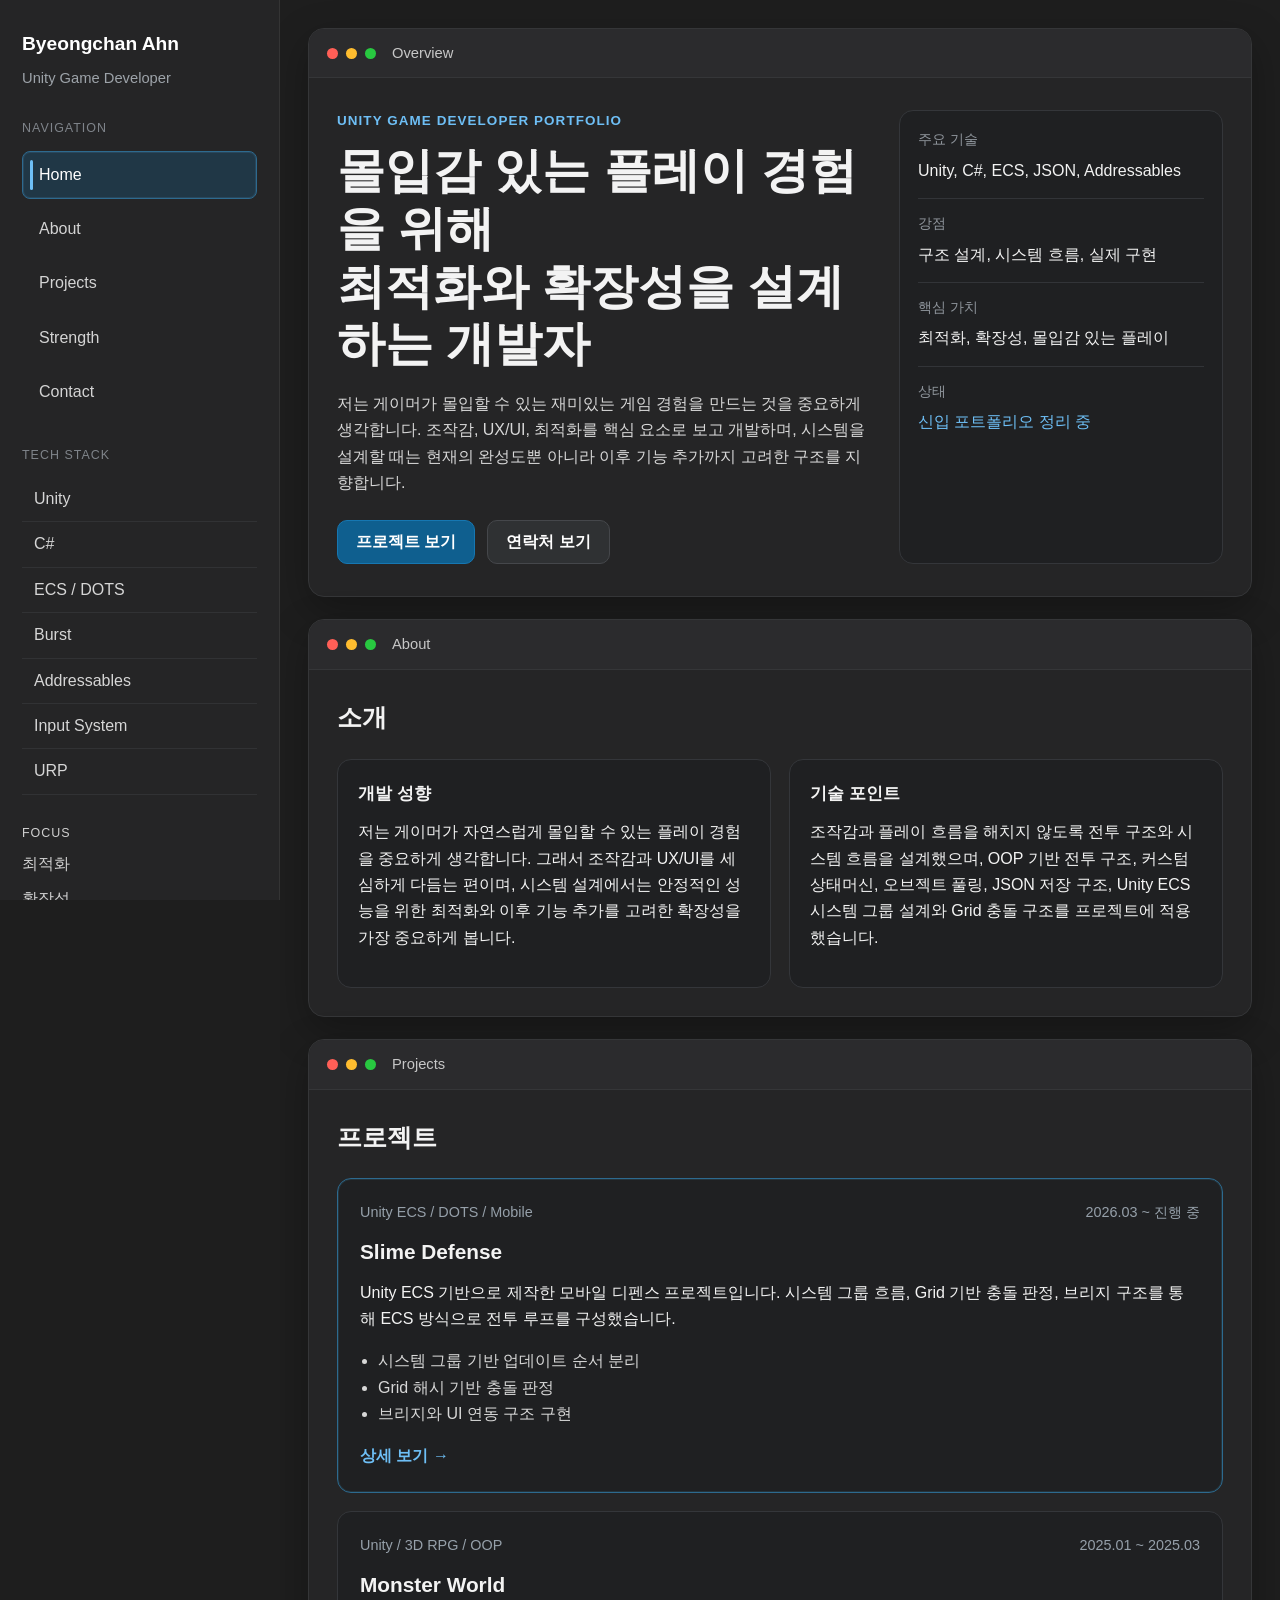
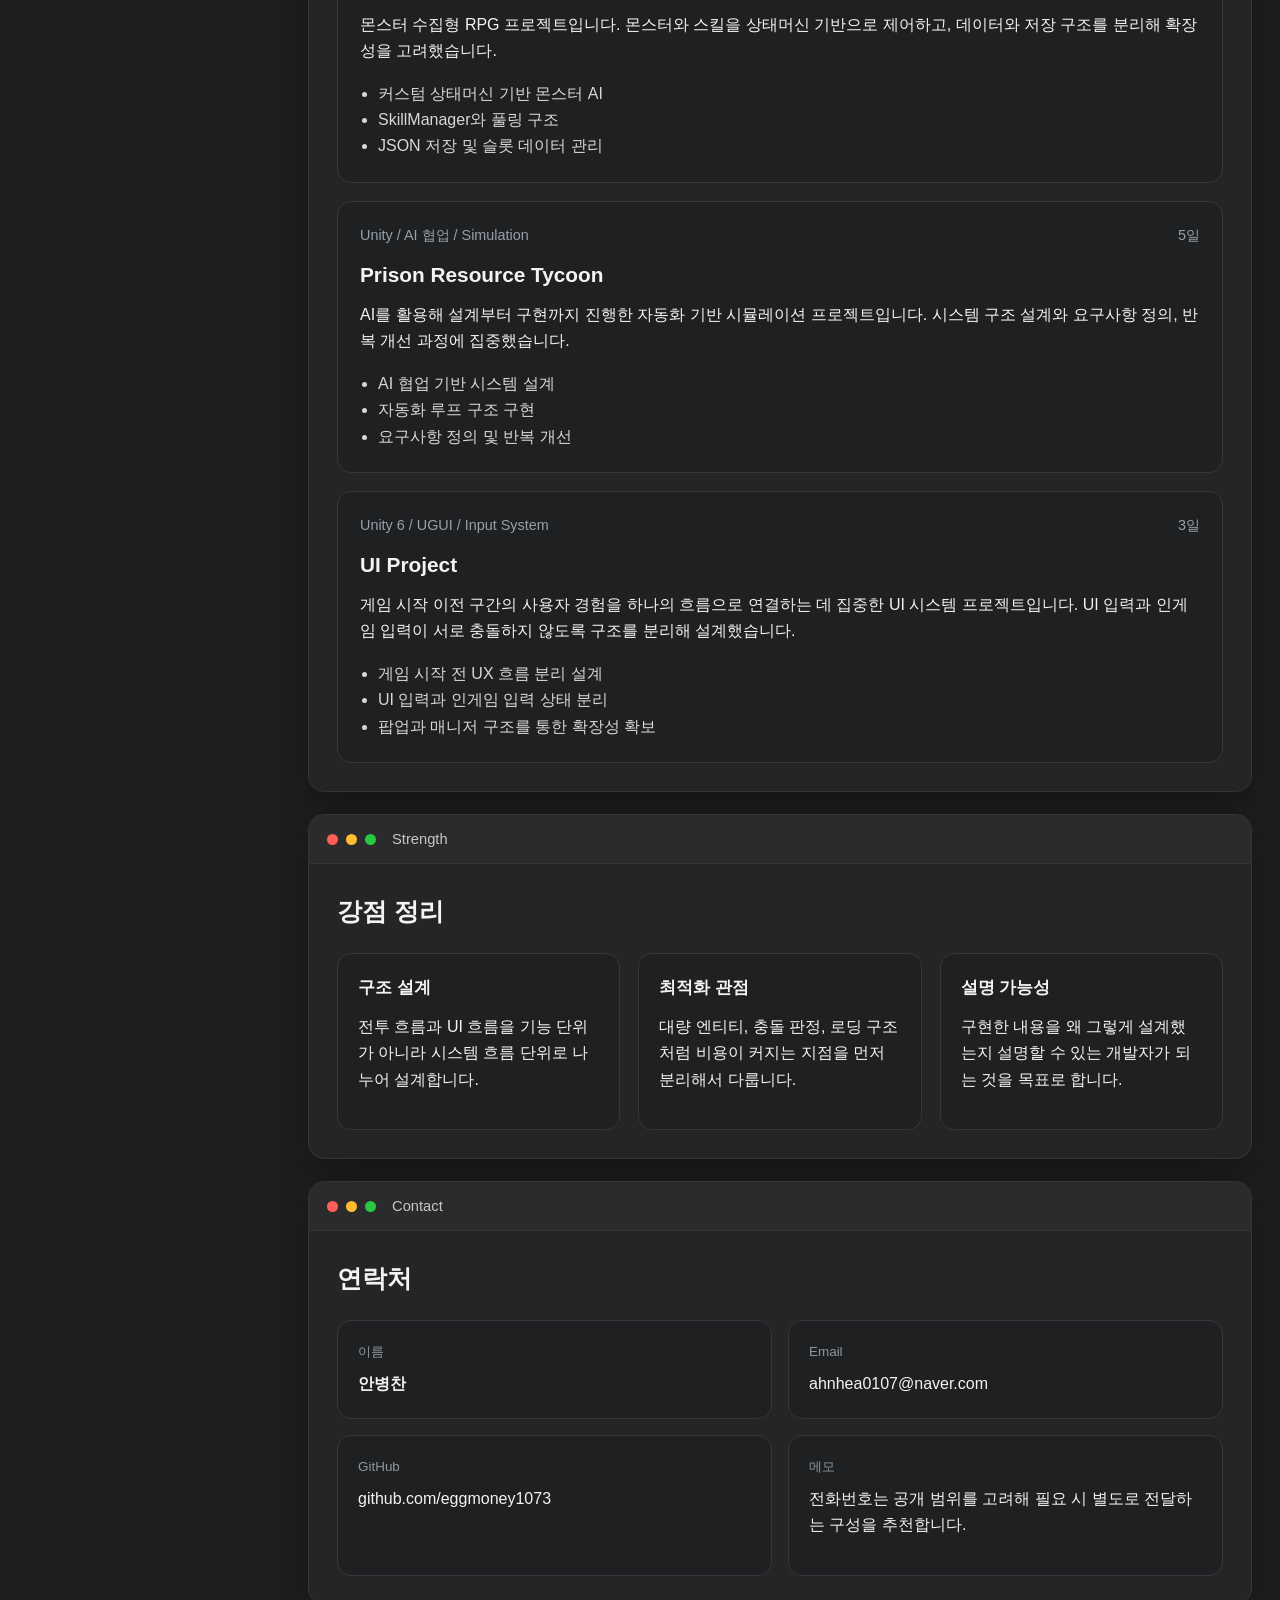
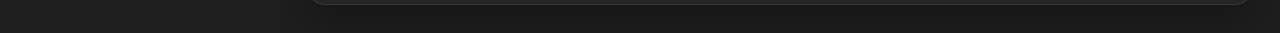
==== index.html @ a0fa80d2 "Test" ====
<!DOCTYPE html>
<html lang="ko">
<head>
    <meta charset="UTF-8" />
    <meta name="viewport" content="width=device-width, initial-scale=1.0" />
    <title>안병찬 | Unity Game Developer Portfolio</title>
    <meta name="description" content="Unity ECS 기반 구조 설계와 최적화를 중심으로 개발하는 게임 개발자 안병찬의 포트폴리오" />
    <link rel="stylesheet" href="style.css" />
</head>
<body>
    <div class="shell">
        <aside class="sidebar">
            <div class="sidebar-top">
                <a class="brand" href="#home">Byeongchan Ahn</a>
                <p class="brand-role">Unity Game Developer</p>
            </div>

            <nav class="nav-section">
                <p class="nav-title">NAVIGATION</p>
                <a href="#home" class="nav-link active">Home</a>
                <a href="#about" class="nav-link">About</a>
                <a href="#projects" class="nav-link">Projects</a>
                <a href="#strength" class="nav-link">Strength</a>
                <a href="#contact" class="nav-link">Contact</a>
            </nav>

            <div class="nav-section">
                <p class="nav-title">TECH STACK</p>
                <ul class="stack-list">
                    <li>Unity</li>
                    <li>C#</li>
                    <li>ECS / DOTS</li>
                    <li>Burst</li>
                    <li>Addressables</li>
                    <li>Input System</li>
                    <li>URP</li>
                </ul>
            </div>

            <div class="nav-section sidebar-note">
                <p class="nav-title">FOCUS</p>
                <p>최적화</p>
                <p>확장성</p>
                <p>전투 시스템 구조 설계</p>
            </div>
        </aside>

        <main class="main-panel">
            <header id="home" class="panel hero-panel scroll-section">
                <div class="panel-header">
                    <span class="window-dot red"></span>
                    <span class="window-dot yellow"></span>
                    <span class="window-dot green"></span>
                    <span class="panel-label">Overview</span>
                </div>

                <div class="hero-grid">
                    <div>
                        <p class="eyebrow">UNITY GAME DEVELOPER PORTFOLIO</p>
                        <h1>몰입감 있는 플레이 경험을 위해<br>최적화와 확장성을 설계하는 개발자</h1>
                        <p class="hero-text">
                            저는 게이머가 몰입할 수 있는 재미있는 게임 경험을 만드는 것을 중요하게 생각합니다.
                            조작감, UX/UI, 최적화를 핵심 요소로 보고 개발하며, 시스템을 설계할 때는 현재의 완성도뿐 아니라
                            이후 기능 추가까지 고려한 구조를 지향합니다.
                        </p>

                        <div class="hero-actions">
                            <a class="button primary" href="#projects">프로젝트 보기</a>
                            <a class="button" href="#contact">연락처 보기</a>
                        </div>
                    </div>

                    <div class="summary-box">
                        <div class="summary-row">
                            <span class="summary-key">주요 기술</span>
                            <span class="summary-value">Unity, C#, ECS, JSON, Addressables</span>
                        </div>
                        <div class="summary-row">
                            <span class="summary-key">강점</span>
                            <span class="summary-value">구조 설계, 시스템 흐름, 실제 구현</span>
                        </div>
                        <div class="summary-row">
                            <span class="summary-key">핵심 가치</span>
                            <span class="summary-value">최적화, 확장성, 몰입감 있는 플레이</span>
                        </div>
                        <div class="summary-row">
                            <span class="summary-key">상태</span>
                            <span class="summary-value accent">신입 포트폴리오 정리 중</span>
                        </div>
                    </div>
                </div>
            </header>

            <section id="about" class="panel scroll-section">
                <div class="panel-header">
                    <span class="window-dot red"></span>
                    <span class="window-dot yellow"></span>
                    <span class="window-dot green"></span>
                    <span class="panel-label">About</span>
                </div>

                <div class="section-block">
                    <h2>소개</h2>
                    <div class="info-grid two-col">
                        <article class="info-card">
                            <h3>개발 성향</h3>
                            <p>
                                저는 게이머가 자연스럽게 몰입할 수 있는 플레이 경험을 중요하게 생각합니다.
                                그래서 조작감과 UX/UI를 세심하게 다듬는 편이며, 시스템 설계에서는 안정적인 성능을 위한 최적화와
                                이후 기능 추가를 고려한 확장성을 가장 중요하게 봅니다.
                            </p>
                        </article>

                        <article class="info-card">
                            <h3>기술 포인트</h3>
                            <p>
                                조작감과 플레이 흐름을 해치지 않도록 전투 구조와 시스템 흐름을 설계했으며,
                                OOP 기반 전투 구조, 커스텀 상태머신, 오브젝트 풀링, JSON 저장 구조,
                                Unity ECS 시스템 그룹 설계와 Grid 충돌 구조를 프로젝트에 적용했습니다.
                            </p>
                        </article>
                    </div>
                </div>
            </section>

            <section id="projects" class="panel scroll-section">
                <div class="panel-header">
                    <span class="window-dot red"></span>
                    <span class="window-dot yellow"></span>
                    <span class="window-dot green"></span>
                    <span class="panel-label">Projects</span>
                </div>

                <div class="section-block">
                    <h2>프로젝트</h2>
                    <div class="project-list">
                        <a class="project-card project-card-main" href="projects/slime.html">
                            <div class="project-topline">
                                <span class="project-type">Unity ECS / DOTS / Mobile</span>
                                <span class="project-period">2026.03 ~ 진행 중</span>
                            </div>
                            <h3>Slime Defense</h3>
                            <p>
                                Unity ECS 기반으로 제작한 모바일 디펜스 프로젝트입니다.
                                시스템 그룹 흐름, Grid 기반 충돌 판정, 브리지 구조를 통해 ECS 방식으로 전투 루프를 구성했습니다.
                            </p>
                            <ul class="tag-list">
                                <li>시스템 그룹 기반 업데이트 순서 분리</li>
                                <li>Grid 해시 기반 충돌 판정</li>
                                <li>브리지와 UI 연동 구조 구현</li>
                            </ul>
                            <span class="project-link">상세 보기 →</span>
                        </a>

                        <article class="project-card">
                            <div class="project-topline">
                                <span class="project-type">Unity / 3D RPG / OOP</span>
                                <span class="project-period">2025.01 ~ 2025.03</span>
                            </div>
                            <h3>Monster World</h3>
                            <p>
                                몬스터 수집형 RPG 프로젝트입니다.
                                몬스터와 스킬을 상태머신 기반으로 제어하고, 데이터와 저장 구조를 분리해 확장성을 고려했습니다.
                            </p>
                            <ul class="tag-list">
                                <li>커스텀 상태머신 기반 몬스터 AI</li>
                                <li>SkillManager와 풀링 구조</li>
                                <li>JSON 저장 및 슬롯 데이터 관리</li>
                            </ul>
                        </article>

                        <article class="project-card">
                            <div class="project-topline">
                                <span class="project-type">Unity / AI 협업 / Simulation</span>
                                <span class="project-period">5일</span>
                            </div>
                            <h3>Prison Resource Tycoon</h3>
                            <p>
                                AI를 활용해 설계부터 구현까지 진행한 자동화 기반 시뮬레이션 프로젝트입니다.
                                시스템 구조 설계와 요구사항 정의, 반복 개선 과정에 집중했습니다.
                            </p>
                            <ul class="tag-list">
                                <li>AI 협업 기반 시스템 설계</li>
                                <li>자동화 루프 구조 구현</li>
                                <li>요구사항 정의 및 반복 개선</li>
                            </ul>
                        </article>

                        <article class="project-card">
                            <div class="project-topline">
                                <span class="project-type">Unity 6 / UGUI / Input System</span>
                                <span class="project-period">3일</span>
                            </div>
                            <h3>UI Project</h3>
                            <p>
                                게임 시작 이전 구간의 사용자 경험을 하나의 흐름으로 연결하는 데 집중한 UI 시스템 프로젝트입니다.
                                UI 입력과 인게임 입력이 서로 충돌하지 않도록 구조를 분리해 설계했습니다.
                            </p>
                            <ul class="tag-list">
                                <li>게임 시작 전 UX 흐름 분리 설계</li>
                                <li>UI 입력과 인게임 입력 상태 분리</li>
                                <li>팝업과 매니저 구조를 통한 확장성 확보</li>
                            </ul>
                        </article>
                    </div>
                </div>
            </section>

            <section id="strength" class="panel scroll-section">
                <div class="panel-header">
                    <span class="window-dot red"></span>
                    <span class="window-dot yellow"></span>
                    <span class="window-dot green"></span>
                    <span class="panel-label">Strength</span>
                </div>

                <div class="section-block">
                    <h2>강점 정리</h2>
                    <div class="info-grid three-col">
                        <article class="info-card">
                            <h3>구조 설계</h3>
                            <p>전투 흐름과 UI 흐름을 기능 단위가 아니라 시스템 흐름 단위로 나누어 설계합니다.</p>
                        </article>
                        <article class="info-card">
                            <h3>최적화 관점</h3>
                            <p>대량 엔티티, 충돌 판정, 로딩 구조처럼 비용이 커지는 지점을 먼저 분리해서 다룹니다.</p>
                        </article>
                        <article class="info-card">
                            <h3>설명 가능성</h3>
                            <p>구현한 내용을 왜 그렇게 설계했는지 설명할 수 있는 개발자가 되는 것을 목표로 합니다.</p>
                        </article>
                    </div>
                </div>
            </section>

            <section id="contact" class="panel scroll-section">
                <div class="panel-header">
                    <span class="window-dot red"></span>
                    <span class="window-dot yellow"></span>
                    <span class="window-dot green"></span>
                    <span class="panel-label">Contact</span>
                </div>

                <div class="section-block">
                    <h2>연락처</h2>
                    <div class="contact-grid">
                        <div class="contact-card">
                            <span class="contact-label">이름</span>
                            <strong>안병찬</strong>
                        </div>
                        <div class="contact-card">
                            <span class="contact-label">Email</span>
                            <a href="mailto:ahnhea0107@naver.com">ahnhea0107@naver.com</a>
                        </div>
                        <div class="contact-card">
                            <span class="contact-label">GitHub</span>
                            <a href="https://github.com/eggmoney1073" target="_blank" rel="noopener noreferrer">github.com/eggmoney1073</a>
                        </div>
                        <div class="contact-card">
                            <span class="contact-label">메모</span>
                            <p>전화번호는 공개 범위를 고려해 필요 시 별도로 전달하는 구성을 추천합니다.</p>
                        </div>
                    </div>
                </div>
            </section>
        </main>
    </div>

    <script>
        (function () {
            const navLinks = Array.from(document.querySelectorAll('.sidebar .nav-link'));
            const sections = navLinks
                .map(function (link) {
                    const id = link.getAttribute('href');
                    return document.querySelector(id);
                })
                .filter(Boolean);

            const setActiveLink = function (id) {
                navLinks.forEach(function (link) {
                    const isActive = link.getAttribute('href') === '#' + id;
                    link.classList.toggle('active', isActive);
                });
            };

            const observer = new IntersectionObserver(function (entries) {
                let visibleEntry = null;
                entries.forEach(function (entry) {
                    if (entry.isIntersecting) {
                        if (!visibleEntry || entry.intersectionRatio > visibleEntry.intersectionRatio) {
                            visibleEntry = entry;
                        }
                    }
                });

                if (visibleEntry) {
                    setActiveLink(visibleEntry.target.id);
                }
            }, {
                root: null,
                rootMargin: '-20% 0px -55% 0px',
                threshold: [0.2, 0.4, 0.6, 0.8]
            });

            sections.forEach(function (section) {
                observer.observe(section);
            });

            navLinks.forEach(function (link) {
                link.addEventListener('click', function () {
                    const href = link.getAttribute('href');
                    if (href && href.charAt(0) === '#') {
                        const id = href.substring(1);
                        setActiveLink(id);
                    }
                });
            });
        }());
    </script>
</body>
</html>
---- style.css ----
* {
    box-sizing: border-box;
}

html {
    scroll-behavior: smooth;
}

body {
    margin: 0;
    font-family: "Pretendard", "Noto Sans KR", "Segoe UI", Arial, sans-serif;
    background: #1e1e1e;
    color: #f3f3f3;
    line-height: 1.65;
}

a {
    color: inherit;
    text-decoration: none;
}

p, ul, h1, h2, h3, pre {
    margin-top: 0;
}

.shell,
.project-shell {
    min-height: 100vh;
    display: grid;
    grid-template-columns: 280px minmax(0, 1fr);
}

.sidebar,
.project-sidebar {
    position: sticky;
    top: 0;
    height: 100vh;
    padding: 28px 22px;
    border-right: 1px solid #343434;
    background: #252526;
    overflow-y: auto;
}

.sidebar-top {
    margin-bottom: 28px;
}

.brand {
    display: inline-block;
    font-size: 1.2rem;
    font-weight: 700;
    color: #ffffff;
}

.brand-role {
    margin-top: 6px;
    color: #9da3a9;
    font-size: 0.92rem;
}

.nav-section + .nav-section {
    margin-top: 28px;
}

.nav-title {
    margin-bottom: 12px;
    font-size: 0.78rem;
    letter-spacing: 0.08em;
    color: #7f848a;
}

.nav-link {
    position: relative;
    display: block;
    padding: 10px 12px 10px 16px;
    border: 1px solid transparent;
    border-radius: 8px;
    color: #d4d4d4;
    transition: background-color 0.2s ease, border-color 0.2s ease, color 0.2s ease, transform 0.2s ease;
}

.nav-link + .nav-link {
    margin-top: 6px;
}

.nav-link::before {
    content: "";
    position: absolute;
    left: 7px;
    top: 8px;
    bottom: 8px;
    width: 3px;
    border-radius: 999px;
    background: transparent;
    transition: background-color 0.2s ease;
}

.nav-link:hover {
    background: #2f3133;
    border-color: #3e3f42;
    color: #ffffff;
    transform: translateX(2px);
}

.nav-link.active {
    background: #203746;
    border-color: #2d6a8f;
    color: #ffffff;
    box-shadow: inset 0 0 0 1px rgba(110, 191, 246, 0.12);
}

.nav-link.active::before {
    background: #6ebff6;
}

.stack-list {
    margin: 0;
    padding: 0;
    list-style: none;
}

.stack-list li {
    padding: 9px 12px;
    border-bottom: 1px solid #313234;
    color: #d6d6d6;
}

.sidebar-note p {
    margin-bottom: 8px;
    color: #d0d0d0;
}

.main-panel,
.project-main {
    padding: 28px;
    overflow: hidden;
}

.panel {
    background: #252526;
    border: 1px solid #353638;
    border-radius: 16px;
    overflow: hidden;
    box-shadow: 0 14px 40px rgba(0, 0, 0, 0.28);
}

.panel + .panel {
    margin-top: 22px;
}

.panel-header {
    display: flex;
    align-items: center;
    gap: 8px;
    padding: 12px 18px;
    border-bottom: 1px solid #353638;
    background: #2b2b2d;
}

.window-dot {
    width: 11px;
    height: 11px;
    border-radius: 50%;
    display: inline-block;
}

.window-dot.red { background: #ff5f57; }
.window-dot.yellow { background: #ffbd2f; }
.window-dot.green { background: #28c840; }

.panel-label {
    margin-left: 8px;
    font-size: 0.92rem;
    color: #c7c7c7;
}

.section-block {
    padding: 28px;
}

.hero-grid {
    padding: 32px 28px;
    display: grid;
    grid-template-columns: minmax(0, 1.5fr) minmax(320px, 0.9fr);
    gap: 22px;
}

.eyebrow {
    margin-bottom: 10px;
    color: #6ebff6;
    font-size: 0.84rem;
    letter-spacing: 0.08em;
    font-weight: 700;
}

h1 {
    font-size: clamp(2rem, 4vw, 3rem);
    line-height: 1.2;
    margin-bottom: 18px;
}

h2 {
    font-size: 1.55rem;
    margin-bottom: 20px;
}

h3 {
    font-size: 1.05rem;
    margin-bottom: 12px;
}

.hero-text {
    max-width: 760px;
    color: #d8d8d8;
    font-size: 1rem;
}

.hero-actions {
    display: flex;
    flex-wrap: wrap;
    gap: 12px;
    margin-top: 24px;
}

.button {
    display: inline-flex;
    align-items: center;
    justify-content: center;
    min-height: 44px;
    padding: 0 18px;
    border-radius: 10px;
    border: 1px solid #45474b;
    background: #2f3133;
    color: #ffffff;
    font-weight: 600;
    transition: transform 0.18s ease, border-color 0.18s ease, background-color 0.18s ease;
}

.button:hover {
    transform: translateY(-1px);
    border-color: #5b5d61;
    background: #36383b;
}

.button.primary {
    background: #0f5f8f;
    border-color: #1677b2;
}

.button.primary:hover {
    background: #1472ab;
}

.summary-box {
    padding: 18px;
    border-radius: 14px;
    background: #1f2022;
    border: 1px solid #34363a;
}

.summary-row + .summary-row {
    margin-top: 14px;
    padding-top: 14px;
    border-top: 1px solid #323438;
}

.summary-key {
    display: block;
    margin-bottom: 6px;
    color: #8f959c;
    font-size: 0.85rem;
}

.summary-value {
    color: #f2f2f2;
    font-weight: 500;
}

.summary-value.accent {
    color: #6ebff6;
}

.info-grid {
    display: grid;
    gap: 18px;
}

.info-grid.two-col {
    grid-template-columns: repeat(2, minmax(0, 1fr));
}

.info-grid.three-col {
    grid-template-columns: repeat(3, minmax(0, 1fr));
}

.info-card {
    padding: 20px;
    border: 1px solid #34363a;
    background: #1f2022;
    border-radius: 14px;
}

.project-list {
    display: grid;
    gap: 18px;
}

.project-card {
    display: block;
    padding: 22px;
    border-radius: 14px;
    border: 1px solid #34363a;
    background: #1f2022;
    transition: transform 0.18s ease, border-color 0.18s ease, background-color 0.18s ease;
}

.project-card:hover {
    transform: translateY(-3px);
    border-color: #4b6f86;
    background: #222427;
}

.project-card-main {
    border-color: #2d6a8f;
    box-shadow: 0 0 0 1px rgba(79, 195, 247, 0.12) inset;
}

.project-topline {
    display: flex;
    justify-content: space-between;
    gap: 16px;
    flex-wrap: wrap;
    margin-bottom: 10px;
    color: #96a0aa;
    font-size: 0.9rem;
}

.project-card h3 {
    font-size: 1.3rem;
    margin-bottom: 10px;
}

.tag-list {
    margin: 16px 0 0;
    padding-left: 18px;
    color: #d7d7d7;
}

.project-link {
    display: inline-block;
    margin-top: 16px;
    color: #6ebff6;
    font-weight: 700;
}

.contact-grid {
    display: grid;
    grid-template-columns: repeat(2, minmax(0, 1fr));
    gap: 16px;
}

.contact-card {
    padding: 20px;
    border-radius: 14px;
    border: 1px solid #34363a;
    background: #1f2022;
}

.contact-label {
    display: block;
    margin-bottom: 8px;
    color: #90969d;
    font-size: 0.84rem;
}

.project-layout-single {
    display: block;
}

.tab-panel {
    display: none;
}

.tab-panel.active {
    display: block;
}

.detail-intro {
    margin-bottom: 18px;
    padding: 22px;
    border: 1px solid #34363a;
    border-radius: 14px;
    background: #1f2022;
}

.detail-intro p:last-child {
    margin-bottom: 0;
}

.kv-list {
    display: grid;
    gap: 12px;
    margin-top: 18px;
}

.kv-item {
    padding: 14px 16px;
    border: 1px solid #34363a;
    border-radius: 12px;
    background: #17181a;
}

.kv-item strong {
    display: block;
    margin-bottom: 5px;
    color: #8e949b;
    font-size: 0.84rem;
}

.article-card {
    padding: 24px;
    border: 1px solid #34363a;
    border-radius: 14px;
    background: #1f2022;
}

.article-card + .article-card {
    margin-top: 18px;
}

.code-block {
    margin-top: 16px;
    padding: 18px;
    border: 1px solid #33363a;
    border-radius: 12px;
    background: #17181a;
    overflow-x: auto;
}

.code-block pre {
    margin: 0;
    font-family: "Consolas", "Courier New", monospace;
    font-size: 0.92rem;
    line-height: 1.7;
    color: #d9f2ff;
    white-space: pre;
}

.mini-tags {
    display: flex;
    flex-wrap: wrap;
    gap: 8px;
    margin-top: 14px;
}

.mini-tags span {
    display: inline-flex;
    padding: 6px 10px;
    border-radius: 999px;
    background: #0e3548;
    border: 1px solid #1d5d7b;
    color: #9bdcff;
    font-size: 0.84rem;
}

.back-link {
    display: inline-flex;
    align-items: center;
    margin-top: 16px;
    color: #6ebff6;
    font-weight: 700;
}

@media (max-width: 1100px) {
    .hero-grid,
    .info-grid.two-col,
    .info-grid.three-col,
    .contact-grid {
        grid-template-columns: 1fr;
    }
}

@media (max-width: 860px) {
    .shell,
    .project-shell {
        grid-template-columns: 1fr;
    }

    .sidebar,
    .project-sidebar {
        position: static;
        height: auto;
        border-right: 0;
        border-bottom: 1px solid #343434;
    }

    .main-panel,
    .project-main {
        padding: 18px;
    }

    .section-block,
    .hero-grid,
    .article-card,
    .detail-intro {
        padding: 18px;
    }
}
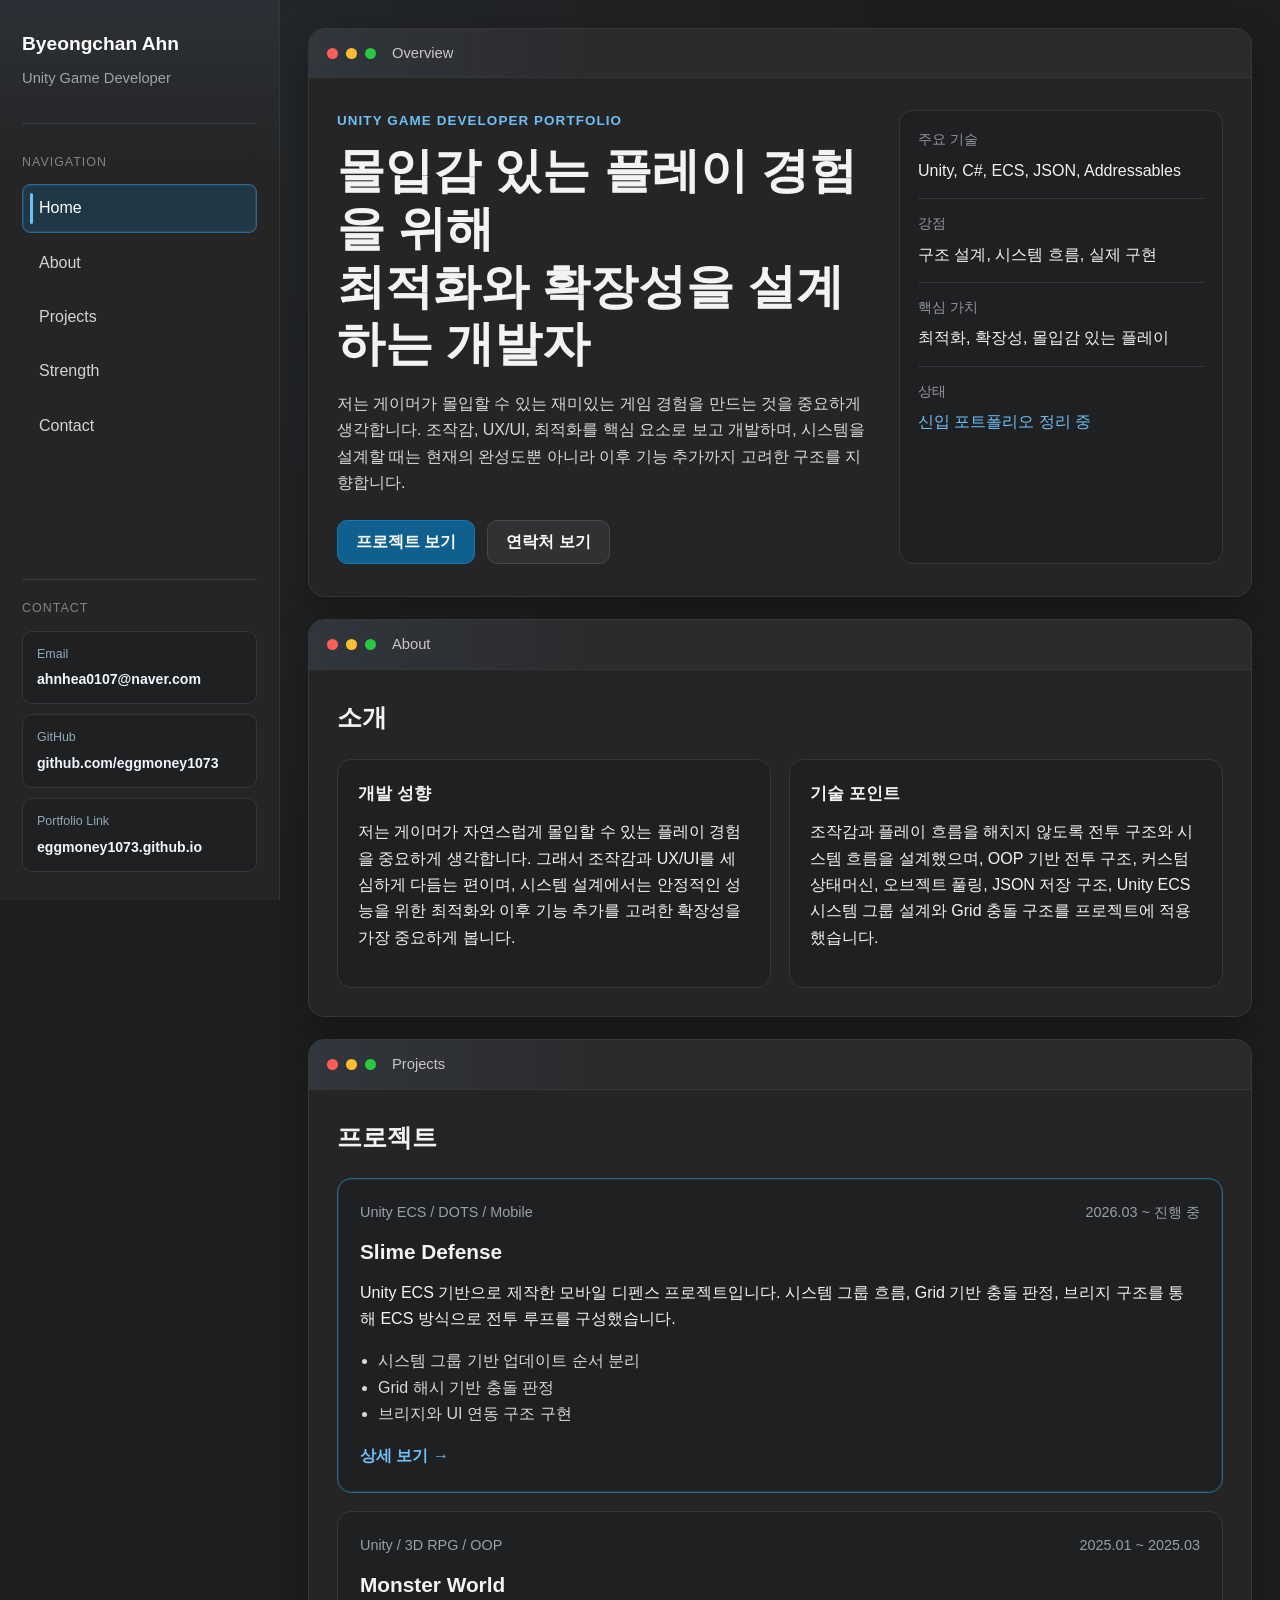
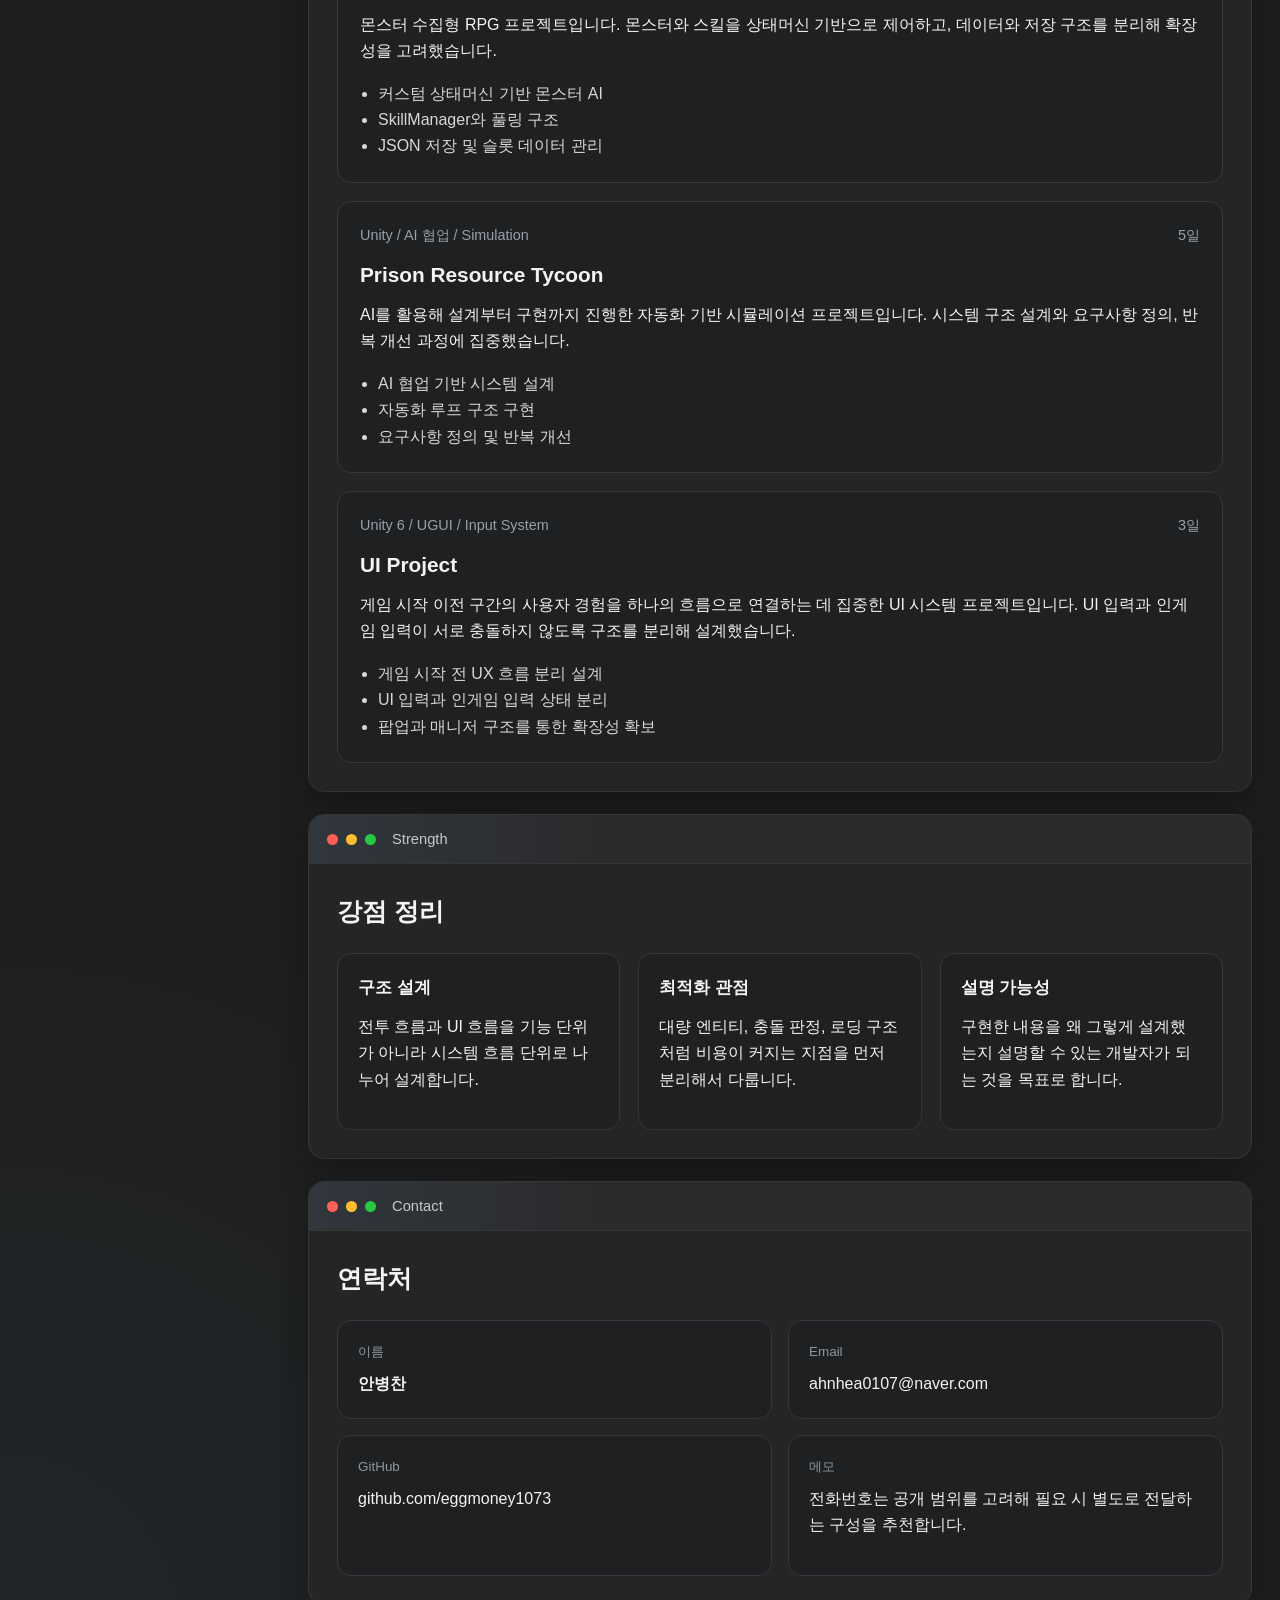
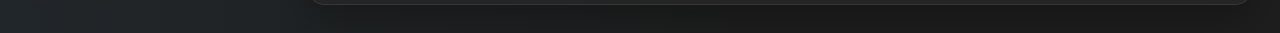
==== commit 4896a407: "Test" ====
--- a/index.html
+++ b/index.html
@@ -9,39 +9,37 @@
 </head>
 <body>
     <div class="shell">
-        <aside class="sidebar">
-            <div class="sidebar-top">
-                <a class="brand" href="#home">Byeongchan Ahn</a>
-                <p class="brand-role">Unity Game Developer</p>
-            </div>
-
-            <nav class="nav-section">
-                <p class="nav-title">NAVIGATION</p>
-                <a href="#home" class="nav-link active">Home</a>
-                <a href="#about" class="nav-link">About</a>
-                <a href="#projects" class="nav-link">Projects</a>
-                <a href="#strength" class="nav-link">Strength</a>
-                <a href="#contact" class="nav-link">Contact</a>
-            </nav>
-
-            <div class="nav-section">
-                <p class="nav-title">TECH STACK</p>
-                <ul class="stack-list">
-                    <li>Unity</li>
-                    <li>C#</li>
-                    <li>ECS / DOTS</li>
-                    <li>Burst</li>
-                    <li>Addressables</li>
-                    <li>Input System</li>
-                    <li>URP</li>
-                </ul>
-            </div>
-
-            <div class="nav-section sidebar-note">
-                <p class="nav-title">FOCUS</p>
-                <p>최적화</p>
-                <p>확장성</p>
-                <p>전투 시스템 구조 설계</p>
+        <aside class="sidebar sidebar-fixed">
+            <div class="sidebar-inner">
+                <div class="sidebar-top">
+                    <a class="brand" href="#home">Byeongchan Ahn</a>
+                    <p class="brand-role">Unity Game Developer</p>
+                </div>
+
+                <nav class="nav-section">
+                    <p class="nav-title">NAVIGATION</p>
+                    <a href="#home" class="nav-link active">Home</a>
+                    <a href="#about" class="nav-link">About</a>
+                    <a href="#projects" class="nav-link">Projects</a>
+                    <a href="#strength" class="nav-link">Strength</a>
+                    <a href="#contact" class="nav-link">Contact</a>
+                </nav>
+
+                <div class="sidebar-footer-links">
+                    <p class="nav-title">CONTACT</p>
+                    <a class="side-contact-card" href="mailto:ahnhea0107@naver.com">
+                        <span class="side-contact-label">Email</span>
+                        <strong>ahnhea0107@naver.com</strong>
+                    </a>
+                    <a class="side-contact-card" href="https://github.com/eggmoney1073" target="_blank" rel="noopener noreferrer">
+                        <span class="side-contact-label">GitHub</span>
+                        <strong>github.com/eggmoney1073</strong>
+                    </a>
+                    <a class="side-contact-card" href="https://eggmoney1073.github.io/" target="_blank" rel="noopener noreferrer">
+                        <span class="side-contact-label">Portfolio Link</span>
+                        <strong>eggmoney1073.github.io</strong>
+                    </a>
+                </div>
             </div>
         </aside>
 
@@ -269,52 +267,64 @@
     <script>
         (function () {
             const navLinks = Array.from(document.querySelectorAll('.sidebar .nav-link'));
-            const sections = navLinks
-                .map(function (link) {
-                    const id = link.getAttribute('href');
-                    return document.querySelector(id);
-                })
-                .filter(Boolean);
+            const sections = navLinks.map(function (link) {
+                return document.querySelector(link.getAttribute('href'));
+            }).filter(Boolean);
 
             const setActiveLink = function (id) {
                 navLinks.forEach(function (link) {
-                    const isActive = link.getAttribute('href') === '#' + id;
-                    link.classList.toggle('active', isActive);
+                    link.classList.toggle('active', link.getAttribute('href') === '#' + id);
                 });
             };
 
-            const observer = new IntersectionObserver(function (entries) {
-                let visibleEntry = null;
-                entries.forEach(function (entry) {
-                    if (entry.isIntersecting) {
-                        if (!visibleEntry || entry.intersectionRatio > visibleEntry.intersectionRatio) {
-                            visibleEntry = entry;
-                        }
+            const updateActiveOnScroll = function () {
+                if (sections.length === 0) {
+                    return;
+                }
+
+                const probe = window.innerHeight * 0.32;
+                let currentId = sections[0].id;
+
+                for (let i = 0; i < sections.length; i++) {
+                    const rect = sections[i].getBoundingClientRect();
+                    if (rect.top - probe <= 0) {
+                        currentId = sections[i].id;
                     }
+                }
+
+                const nearBottom = window.innerHeight + window.scrollY >= document.documentElement.scrollHeight - 8;
+                if (nearBottom) {
+                    currentId = sections[sections.length - 1].id;
+                }
+
+                setActiveLink(currentId);
+            };
+
+            let ticking = false;
+            const requestUpdate = function () {
+                if (ticking) {
+                    return;
+                }
+                ticking = true;
+                window.requestAnimationFrame(function () {
+                    updateActiveOnScroll();
+                    ticking = false;
                 });
-
-                if (visibleEntry) {
-                    setActiveLink(visibleEntry.target.id);
-                }
-            }, {
-                root: null,
-                rootMargin: '-20% 0px -55% 0px',
-                threshold: [0.2, 0.4, 0.6, 0.8]
-            });
-
-            sections.forEach(function (section) {
-                observer.observe(section);
-            });
+            };
+
+            window.addEventListener('scroll', requestUpdate, { passive: true });
+            window.addEventListener('resize', requestUpdate);
 
             navLinks.forEach(function (link) {
                 link.addEventListener('click', function () {
                     const href = link.getAttribute('href');
                     if (href && href.charAt(0) === '#') {
-                        const id = href.substring(1);
-                        setActiveLink(id);
+                        setActiveLink(href.substring(1));
                     }
                 });
             });
+
+            updateActiveOnScroll();
         }());
     </script>
 </body>
--- a/style.css
+++ b/style.css
@@ -1,3 +1,4 @@
+
 * {
     box-sizing: border-box;
 }
@@ -9,7 +10,10 @@
 body {
     margin: 0;
     font-family: "Pretendard", "Noto Sans KR", "Segoe UI", Arial, sans-serif;
-    background: #1e1e1e;
+    background:
+        radial-gradient(circle at top left, rgba(110, 191, 246, 0.08), transparent 26%),
+        radial-gradient(circle at bottom left, rgba(82, 184, 255, 0.05), transparent 22%),
+        #1e1e1e;
     color: #f3f3f3;
     line-height: 1.65;
 }
@@ -37,12 +41,29 @@
     height: 100vh;
     padding: 28px 22px;
     border-right: 1px solid #343434;
-    background: #252526;
+    background:
+        linear-gradient(180deg, rgba(110, 191, 246, 0.08) 0%, rgba(110, 191, 246, 0) 18%),
+        #252526;
+}
+
+.sidebar-fixed {
+    overflow: hidden;
+}
+
+.sidebar-inner {
+    height: 100%;
+    display: flex;
+    flex-direction: column;
+}
+
+.project-sidebar {
     overflow-y: auto;
 }
 
 .sidebar-top {
     margin-bottom: 28px;
+    padding-bottom: 18px;
+    border-bottom: 1px solid rgba(110, 191, 246, 0.16);
 }
 
 .brand {
@@ -125,9 +146,43 @@
     color: #d6d6d6;
 }
 
-.sidebar-note p {
-    margin-bottom: 8px;
-    color: #d0d0d0;
+.sidebar-footer-links {
+    margin-top: auto;
+    padding-top: 18px;
+    border-top: 1px solid rgba(110, 191, 246, 0.16);
+}
+
+.side-contact-card {
+    display: block;
+    padding: 12px 12px 12px 14px;
+    border: 1px solid #34363a;
+    border-radius: 10px;
+    background: #1f2022;
+    transition: border-color 0.2s ease, transform 0.2s ease, background-color 0.2s ease;
+}
+
+.side-contact-card + .side-contact-card {
+    margin-top: 10px;
+}
+
+.side-contact-card:hover {
+    border-color: #3f7da1;
+    background: #232629;
+    transform: translateY(-1px);
+}
+
+.side-contact-label {
+    display: block;
+    margin-bottom: 4px;
+    color: #8ea9b8;
+    font-size: 0.78rem;
+}
+
+.side-contact-card strong {
+    display: block;
+    color: #eef7ff;
+    font-size: 0.88rem;
+    word-break: break-all;
 }
 
 .main-panel,
@@ -154,7 +209,9 @@
     gap: 8px;
     padding: 12px 18px;
     border-bottom: 1px solid #353638;
-    background: #2b2b2d;
+    background:
+        linear-gradient(90deg, rgba(110, 191, 246, 0.08), transparent 30%),
+        #2b2b2d;
 }
 
 .window-dot {
@@ -433,7 +490,7 @@
     padding: 18px;
     border: 1px solid #33363a;
     border-radius: 12px;
-    background: #17181a;
+    background: #121416;
     overflow-x: auto;
 }
 
@@ -441,10 +498,24 @@
     margin: 0;
     font-family: "Consolas", "Courier New", monospace;
     font-size: 0.92rem;
-    line-height: 1.7;
+    line-height: 1.75;
     color: #d9f2ff;
     white-space: pre;
 }
+
+.code-line {
+    display: block;
+}
+
+.tok-keyword { color: #c586c0; }
+.tok-type { color: #4ec9b0; }
+.tok-method { color: #dcdcaa; }
+.tok-string { color: #ce9178; }
+.tok-number { color: #b5cea8; }
+.tok-comment { color: #6a9955; }
+.tok-attribute { color: #ffd700; }
+.tok-operator { color: #d4d4d4; }
+.tok-field { color: #9cdcfe; }
 
 .mini-tags {
     display: flex;
@@ -492,6 +563,11 @@
         height: auto;
         border-right: 0;
         border-bottom: 1px solid #343434;
+        overflow: visible;
+    }
+
+    .sidebar-inner {
+        height: auto;
     }
 
     .main-panel,
@@ -505,4 +581,8 @@
     .detail-intro {
         padding: 18px;
     }
-}
+
+    .sidebar-footer-links {
+        margin-top: 24px;
+    }
+}
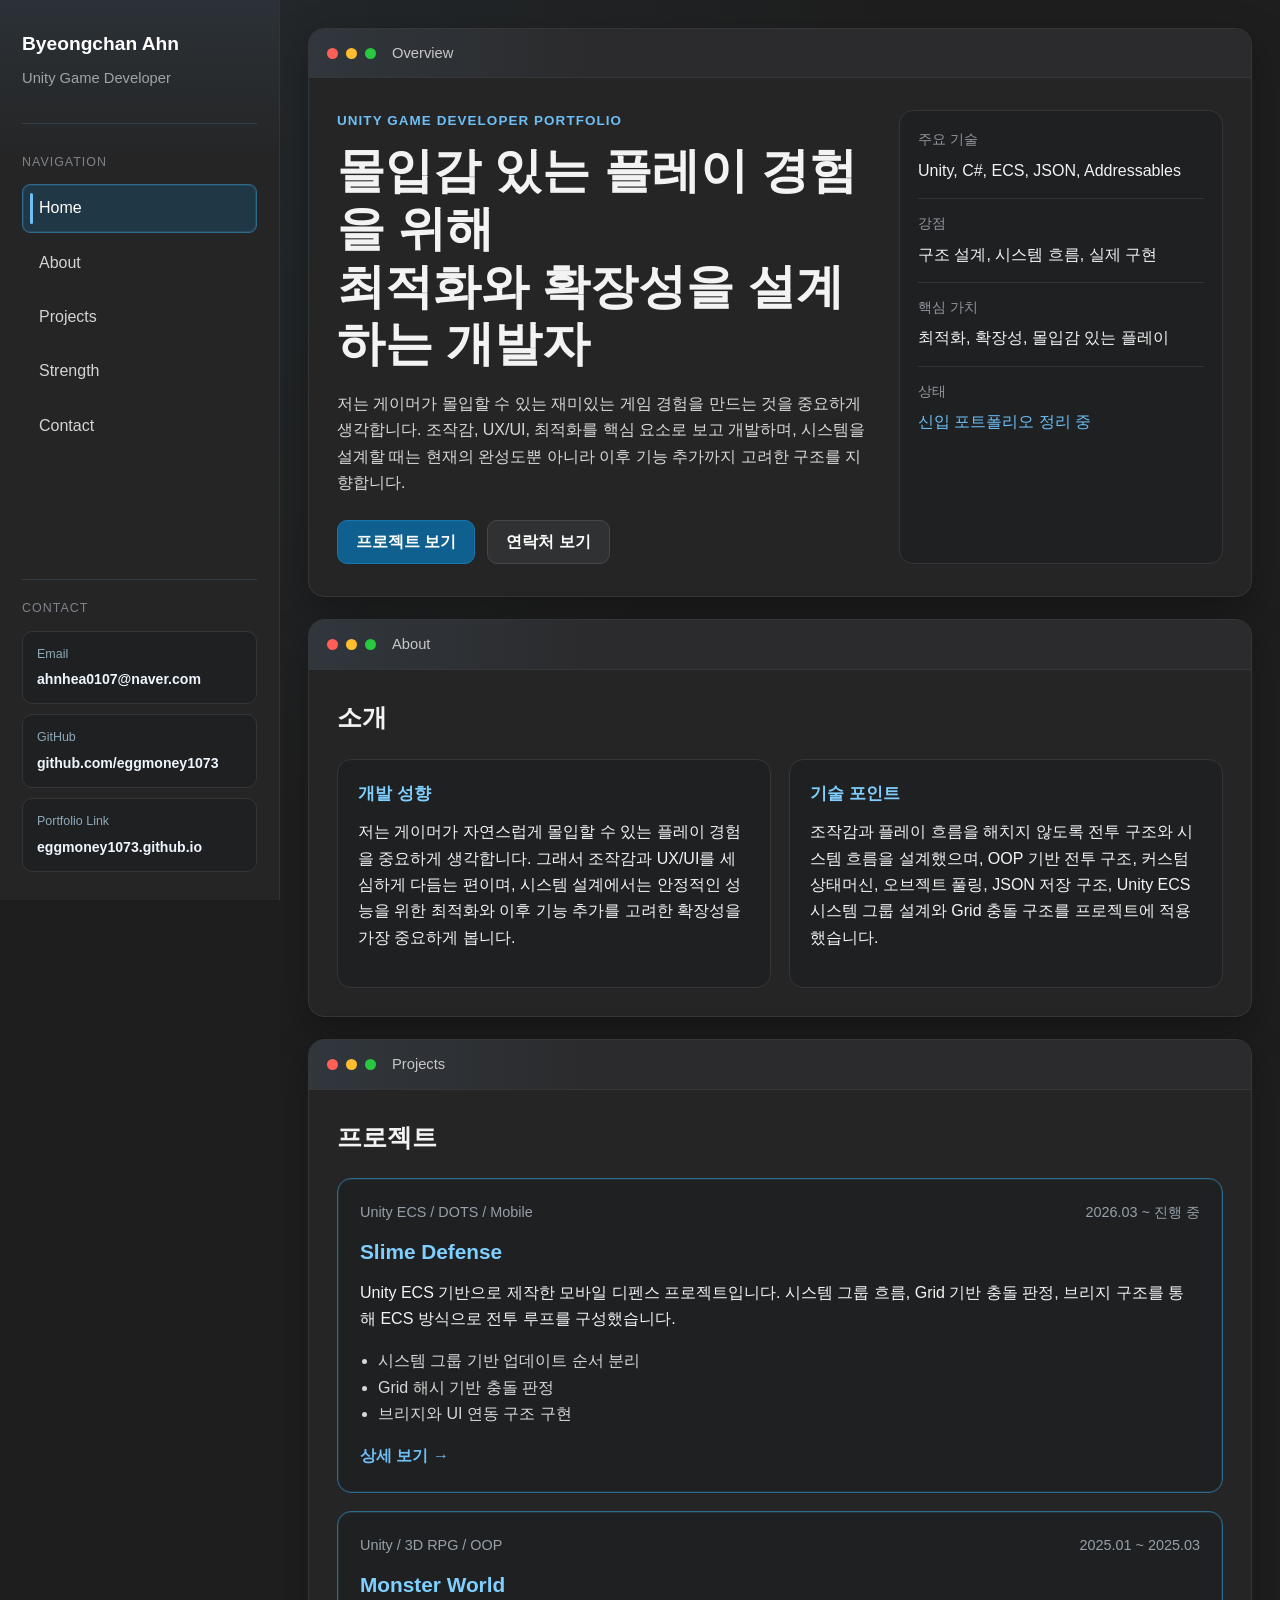
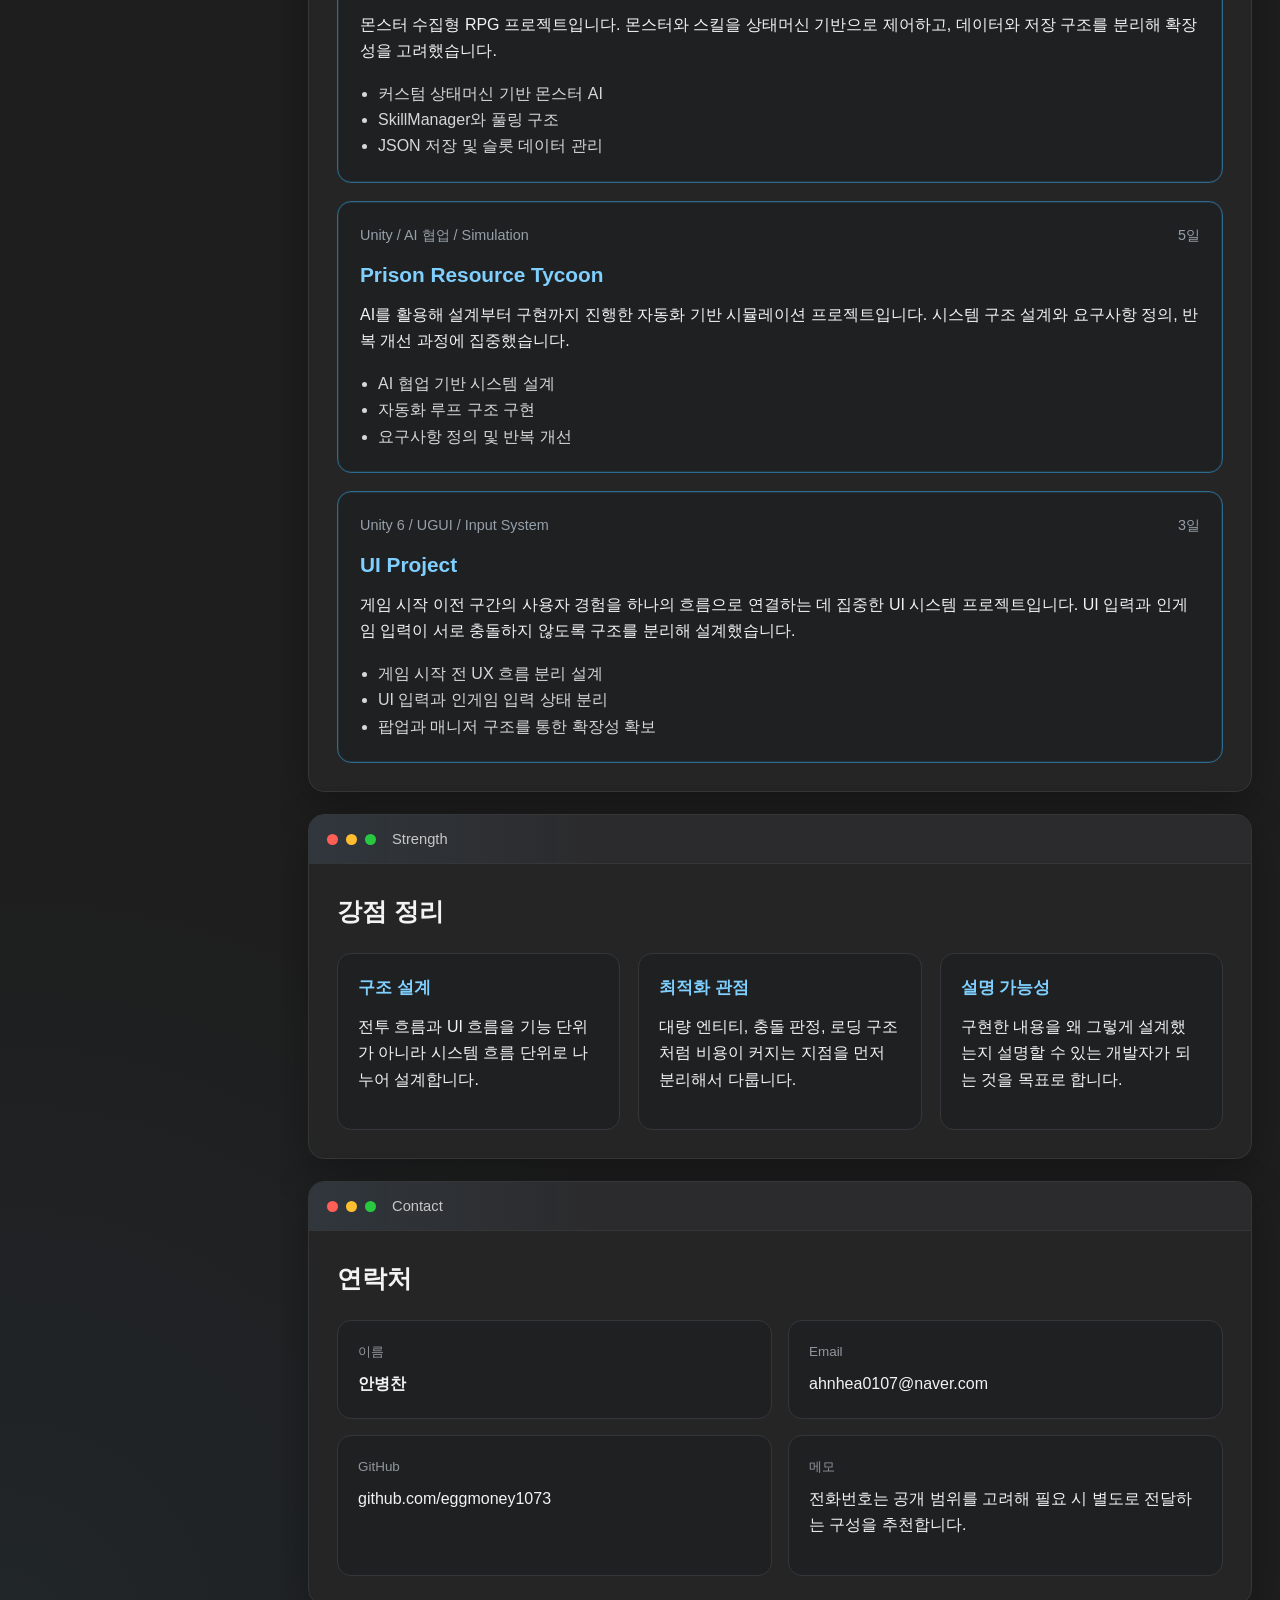
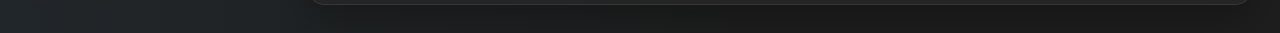
==== commit ee34e749: "Test" ====
--- a/index.html
+++ b/index.html
@@ -1,5 +1,6 @@
 <!DOCTYPE html>
 <html lang="ko">
+
 <head>
     <meta charset="UTF-8" />
     <meta name="viewport" content="width=device-width, initial-scale=1.0" />
@@ -7,6 +8,7 @@
     <meta name="description" content="Unity ECS 기반 구조 설계와 최적화를 중심으로 개발하는 게임 개발자 안병찬의 포트폴리오" />
     <link rel="stylesheet" href="style.css" />
 </head>
+
 <body>
     <div class="shell">
         <aside class="sidebar sidebar-fixed">
@@ -31,11 +33,13 @@
                         <span class="side-contact-label">Email</span>
                         <strong>ahnhea0107@naver.com</strong>
                     </a>
-                    <a class="side-contact-card" href="https://github.com/eggmoney1073" target="_blank" rel="noopener noreferrer">
+                    <a class="side-contact-card" href="https://github.com/eggmoney1073" target="_blank"
+                        rel="noopener noreferrer">
                         <span class="side-contact-label">GitHub</span>
                         <strong>github.com/eggmoney1073</strong>
                     </a>
-                    <a class="side-contact-card" href="https://eggmoney1073.github.io/" target="_blank" rel="noopener noreferrer">
+                    <a class="side-contact-card" href="https://eggmoney1073.github.io/" target="_blank"
+                        rel="noopener noreferrer">
                         <span class="side-contact-label">Portfolio Link</span>
                         <strong>eggmoney1073.github.io</strong>
                     </a>
@@ -150,7 +154,7 @@
                             <span class="project-link">상세 보기 →</span>
                         </a>
 
-                        <article class="project-card">
+                        <article class="project-card project-card-main" href="projects/monster.html">
                             <div class="project-topline">
                                 <span class="project-type">Unity / 3D RPG / OOP</span>
                                 <span class="project-period">2025.01 ~ 2025.03</span>
@@ -167,7 +171,7 @@
                             </ul>
                         </article>
 
-                        <article class="project-card">
+                        <article class="project-card project-card-main" href="projects/prison.html">
                             <div class="project-topline">
                                 <span class="project-type">Unity / AI 협업 / Simulation</span>
                                 <span class="project-period">5일</span>
@@ -184,7 +188,7 @@
                             </ul>
                         </article>
 
-                        <article class="project-card">
+                        <article class="project-card project-card-main" href="projects/uiproject.html">
                             <div class="project-topline">
                                 <span class="project-type">Unity 6 / UGUI / Input System</span>
                                 <span class="project-period">3일</span>
@@ -252,7 +256,8 @@
                         </div>
                         <div class="contact-card">
                             <span class="contact-label">GitHub</span>
-                            <a href="https://github.com/eggmoney1073" target="_blank" rel="noopener noreferrer">github.com/eggmoney1073</a>
+                            <a href="https://github.com/eggmoney1073" target="_blank"
+                                rel="noopener noreferrer">github.com/eggmoney1073</a>
                         </div>
                         <div class="contact-card">
                             <span class="contact-label">메모</span>
@@ -328,4 +333,5 @@
         }());
     </script>
 </body>
-</html>
+
+</html>
--- a/style.css
+++ b/style.css
@@ -1,4 +1,3 @@
-
 * {
     box-sizing: border-box;
 }
@@ -23,7 +22,12 @@
     text-decoration: none;
 }
 
-p, ul, h1, h2, h3, pre {
+p,
+ul,
+h1,
+h2,
+h3,
+pre {
     margin-top: 0;
 }
 
@@ -44,19 +48,6 @@
     background:
         linear-gradient(180deg, rgba(110, 191, 246, 0.08) 0%, rgba(110, 191, 246, 0) 18%),
         #252526;
-}
-
-.sidebar-fixed {
-    overflow: hidden;
-}
-
-.sidebar-inner {
-    height: 100%;
-    display: flex;
-    flex-direction: column;
-}
-
-.project-sidebar {
     overflow-y: auto;
 }
 
@@ -79,7 +70,7 @@
     font-size: 0.92rem;
 }
 
-.nav-section + .nav-section {
+.nav-section+.nav-section {
     margin-top: 28px;
 }
 
@@ -100,7 +91,7 @@
     transition: background-color 0.2s ease, border-color 0.2s ease, color 0.2s ease, transform 0.2s ease;
 }
 
-.nav-link + .nav-link {
+.nav-link+.nav-link {
     margin-top: 6px;
 }
 
@@ -146,43 +137,9 @@
     color: #d6d6d6;
 }
 
-.sidebar-footer-links {
-    margin-top: auto;
-    padding-top: 18px;
-    border-top: 1px solid rgba(110, 191, 246, 0.16);
-}
-
-.side-contact-card {
-    display: block;
-    padding: 12px 12px 12px 14px;
-    border: 1px solid #34363a;
-    border-radius: 10px;
-    background: #1f2022;
-    transition: border-color 0.2s ease, transform 0.2s ease, background-color 0.2s ease;
-}
-
-.side-contact-card + .side-contact-card {
-    margin-top: 10px;
-}
-
-.side-contact-card:hover {
-    border-color: #3f7da1;
-    background: #232629;
-    transform: translateY(-1px);
-}
-
-.side-contact-label {
-    display: block;
-    margin-bottom: 4px;
-    color: #8ea9b8;
-    font-size: 0.78rem;
-}
-
-.side-contact-card strong {
-    display: block;
-    color: #eef7ff;
-    font-size: 0.88rem;
-    word-break: break-all;
+.sidebar-note p {
+    margin-bottom: 8px;
+    color: #d0d0d0;
 }
 
 .main-panel,
@@ -199,7 +156,7 @@
     box-shadow: 0 14px 40px rgba(0, 0, 0, 0.28);
 }
 
-.panel + .panel {
+.panel+.panel {
     margin-top: 22px;
 }
 
@@ -221,9 +178,17 @@
     display: inline-block;
 }
 
-.window-dot.red { background: #ff5f57; }
-.window-dot.yellow { background: #ffbd2f; }
-.window-dot.green { background: #28c840; }
+.window-dot.red {
+    background: #ff5f57;
+}
+
+.window-dot.yellow {
+    background: #ffbd2f;
+}
+
+.window-dot.green {
+    background: #28c840;
+}
 
 .panel-label {
     margin-left: 8px;
@@ -264,6 +229,7 @@
 h3 {
     font-size: 1.05rem;
     margin-bottom: 12px;
+    color: #7fcfff;
 }
 
 .hero-text {
@@ -315,7 +281,7 @@
     border: 1px solid #34363a;
 }
 
-.summary-row + .summary-row {
+.summary-row+.summary-row {
     margin-top: 14px;
     padding-top: 14px;
     border-top: 1px solid #323438;
@@ -447,7 +413,9 @@
     padding: 22px;
     border: 1px solid #34363a;
     border-radius: 14px;
-    background: #1f2022;
+    background:
+        linear-gradient(180deg, rgba(110, 191, 246, 0.04), rgba(0, 0, 0, 0)),
+        #1f2022;
 }
 
 .detail-intro p:last-child {
@@ -470,18 +438,33 @@
 .kv-item strong {
     display: block;
     margin-bottom: 5px;
-    color: #8e949b;
+    color: #73c6ff;
     font-size: 0.84rem;
 }
 
 .article-card {
+    position: relative;
     padding: 24px;
     border: 1px solid #34363a;
     border-radius: 14px;
-    background: #1f2022;
-}
-
-.article-card + .article-card {
+    background:
+        linear-gradient(180deg, rgba(110, 191, 246, 0.035), rgba(0, 0, 0, 0)),
+        #1f2022;
+}
+
+
+.article-card::before {
+    content: "";
+    position: absolute;
+    left: 0;
+    top: 0;
+    width: 100%;
+    height: 2px;
+    background: linear-gradient(90deg, #6ebff6, rgba(110, 191, 246, 0));
+    opacity: 0.9;
+}
+
+.article-card+.article-card {
     margin-top: 18px;
 }
 
@@ -490,7 +473,7 @@
     padding: 18px;
     border: 1px solid #33363a;
     border-radius: 12px;
-    background: #121416;
+    background: #17181a;
     overflow-x: auto;
 }
 
@@ -498,24 +481,10 @@
     margin: 0;
     font-family: "Consolas", "Courier New", monospace;
     font-size: 0.92rem;
-    line-height: 1.75;
+    line-height: 1.7;
     color: #d9f2ff;
     white-space: pre;
 }
-
-.code-line {
-    display: block;
-}
-
-.tok-keyword { color: #c586c0; }
-.tok-type { color: #4ec9b0; }
-.tok-method { color: #dcdcaa; }
-.tok-string { color: #ce9178; }
-.tok-number { color: #b5cea8; }
-.tok-comment { color: #6a9955; }
-.tok-attribute { color: #ffd700; }
-.tok-operator { color: #d4d4d4; }
-.tok-field { color: #9cdcfe; }
 
 .mini-tags {
     display: flex;
@@ -543,6 +512,7 @@
 }
 
 @media (max-width: 1100px) {
+
     .hero-grid,
     .info-grid.two-col,
     .info-grid.three-col,
@@ -552,6 +522,7 @@
 }
 
 @media (max-width: 860px) {
+
     .shell,
     .project-shell {
         grid-template-columns: 1fr;
@@ -586,3 +557,132 @@
         margin-top: 24px;
     }
 }
+
+
+.tab-section-title {
+    margin-bottom: 18px;
+    padding: 4px 2px 0;
+}
+
+.tab-section-title h2 {
+    margin: 0;
+    font-size: 2rem;
+    line-height: 1.2;
+    color: #ffffff;
+    letter-spacing: -0.02em;
+}
+
+@media (max-width: 860px) {
+    .tab-section-title {
+        margin-bottom: 14px;
+    }
+
+    .tab-section-title h2 {
+        font-size: 1.7rem;
+    }
+}
+
+
+.overview-card-layout {
+    display: grid;
+    grid-template-columns: minmax(320px, 0.95fr) minmax(280px, 0.9fr);
+    gap: 18px;
+    align-items: stretch;
+    margin-top: 20px;
+}
+
+.overview-image-box {
+    min-height: 360px;
+    padding: 10px;
+    border: 1px solid #3b4249;
+    border-radius: 14px;
+    background:
+        linear-gradient(180deg, rgba(110, 191, 246, 0.04), rgba(0, 0, 0, 0)),
+        #171b20;
+    overflow: hidden;
+}
+
+.overview-image-box img {
+    width: 100%;
+    height: 100%;
+    min-height: 338px;
+    object-fit: cover;
+    object-position: center;
+    border-radius: 10px;
+    display: block;
+    background: #0f1216;
+}
+
+.overview-side-list {
+    display: grid;
+    gap: 12px;
+    align-content: start;
+}
+
+.overview-side-list .kv-item {
+    min-height: 78px;
+}
+
+@media (max-width: 980px) {
+    .overview-card-layout {
+        grid-template-columns: 1fr;
+    }
+
+    .overview-image-box {
+        min-height: 280px;
+    }
+
+    .overview-image-box img {
+        min-height: 260px;
+    }
+}
+
+
+.sidebar-fixed {
+    overflow: hidden;
+}
+
+.sidebar-inner {
+    height: 100%;
+    display: flex;
+    flex-direction: column;
+}
+
+.sidebar-footer-links {
+    margin-top: auto;
+    padding-top: 18px;
+    border-top: 1px solid rgba(110, 191, 246, 0.16);
+}
+
+.side-contact-card {
+    display: block;
+    padding: 12px 12px 12px 14px;
+    border: 1px solid #34363a;
+    border-radius: 10px;
+    background: #1f2022;
+    transition: border-color 0.2s ease, transform 0.2s ease, background-color 0.2s ease;
+}
+
+.side-contact-card+.side-contact-card {
+    margin-top: 10px;
+}
+
+.side-contact-card:hover {
+    border-color: #3f7da1;
+    background: #232629;
+    transform: translateY(-1px);
+}
+
+.side-contact-label {
+    display: block;
+    margin-bottom: 4px;
+    color: #8ea9b8;
+    font-size: 0.78rem;
+}
+
+.side-contact-card strong {
+    display: block;
+    color: #eef7ff;
+    font-size: 0.88rem;
+    word-break: break-all;
+}
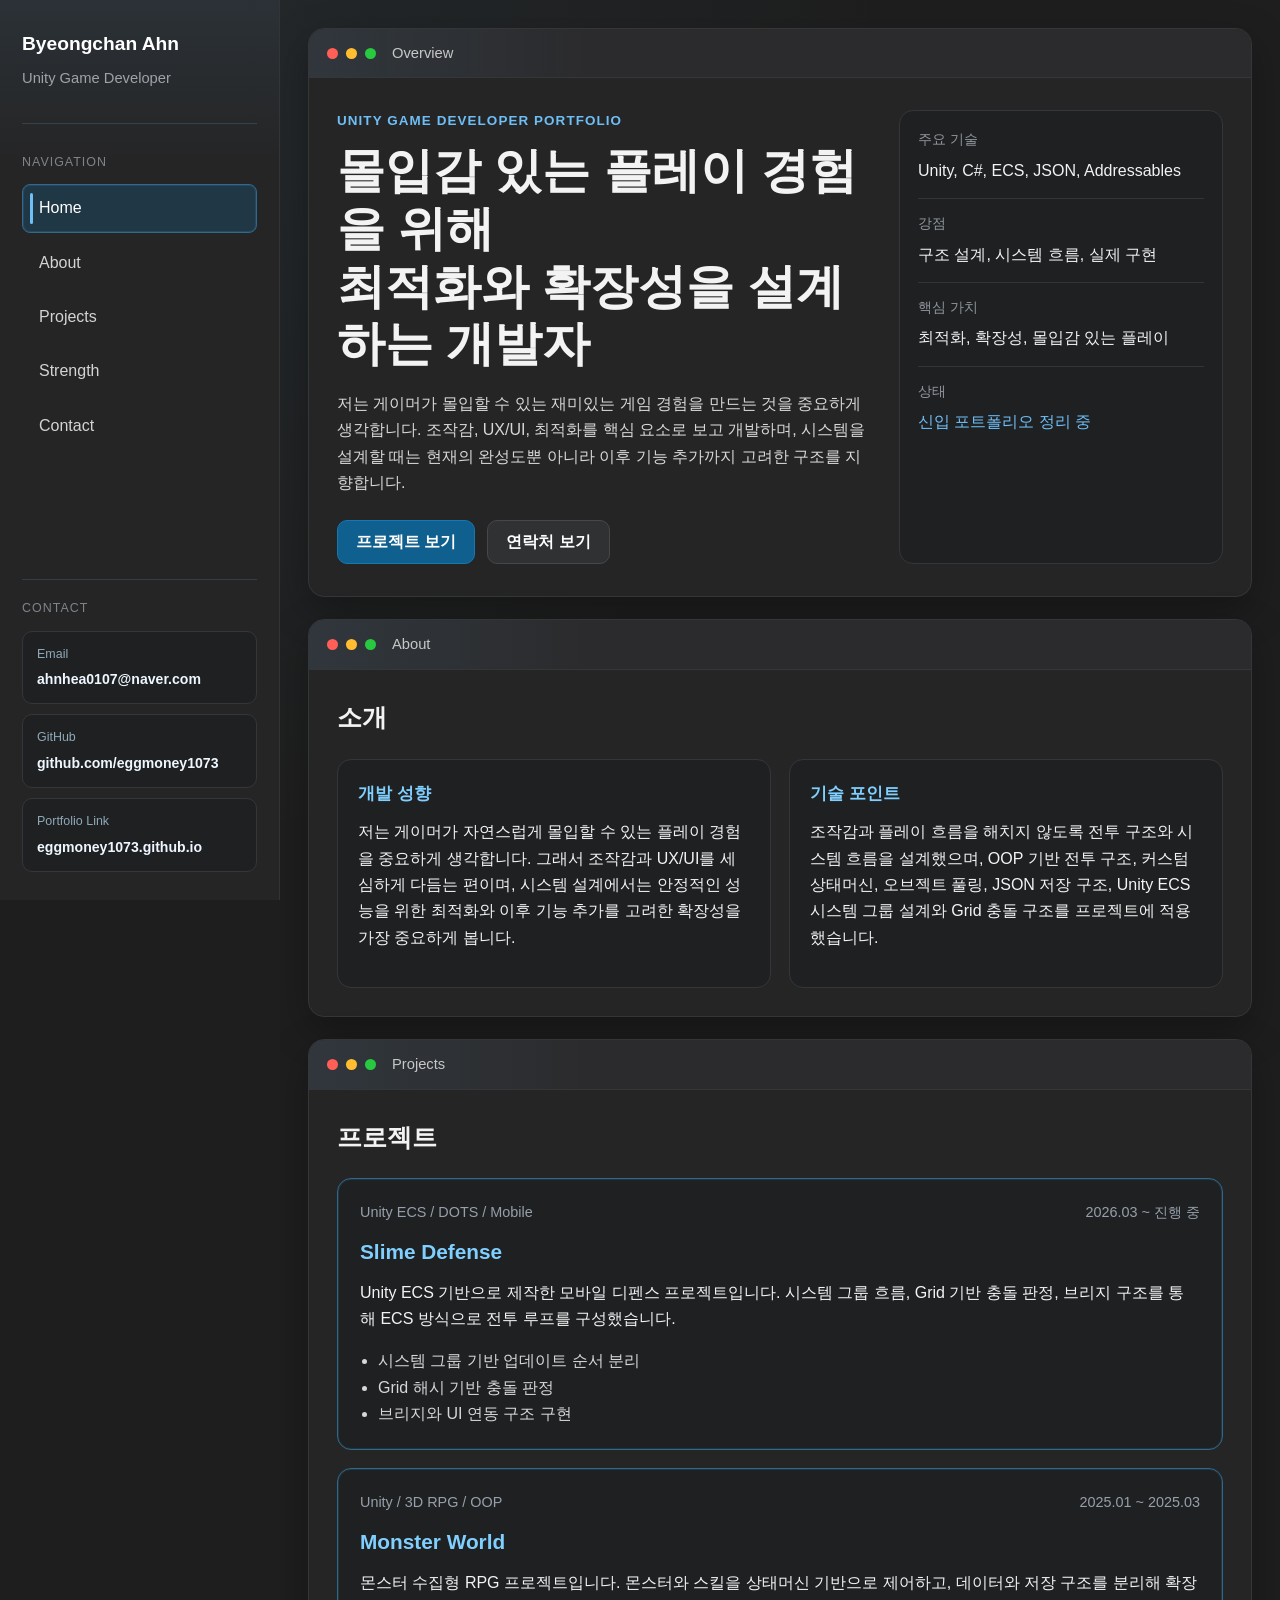
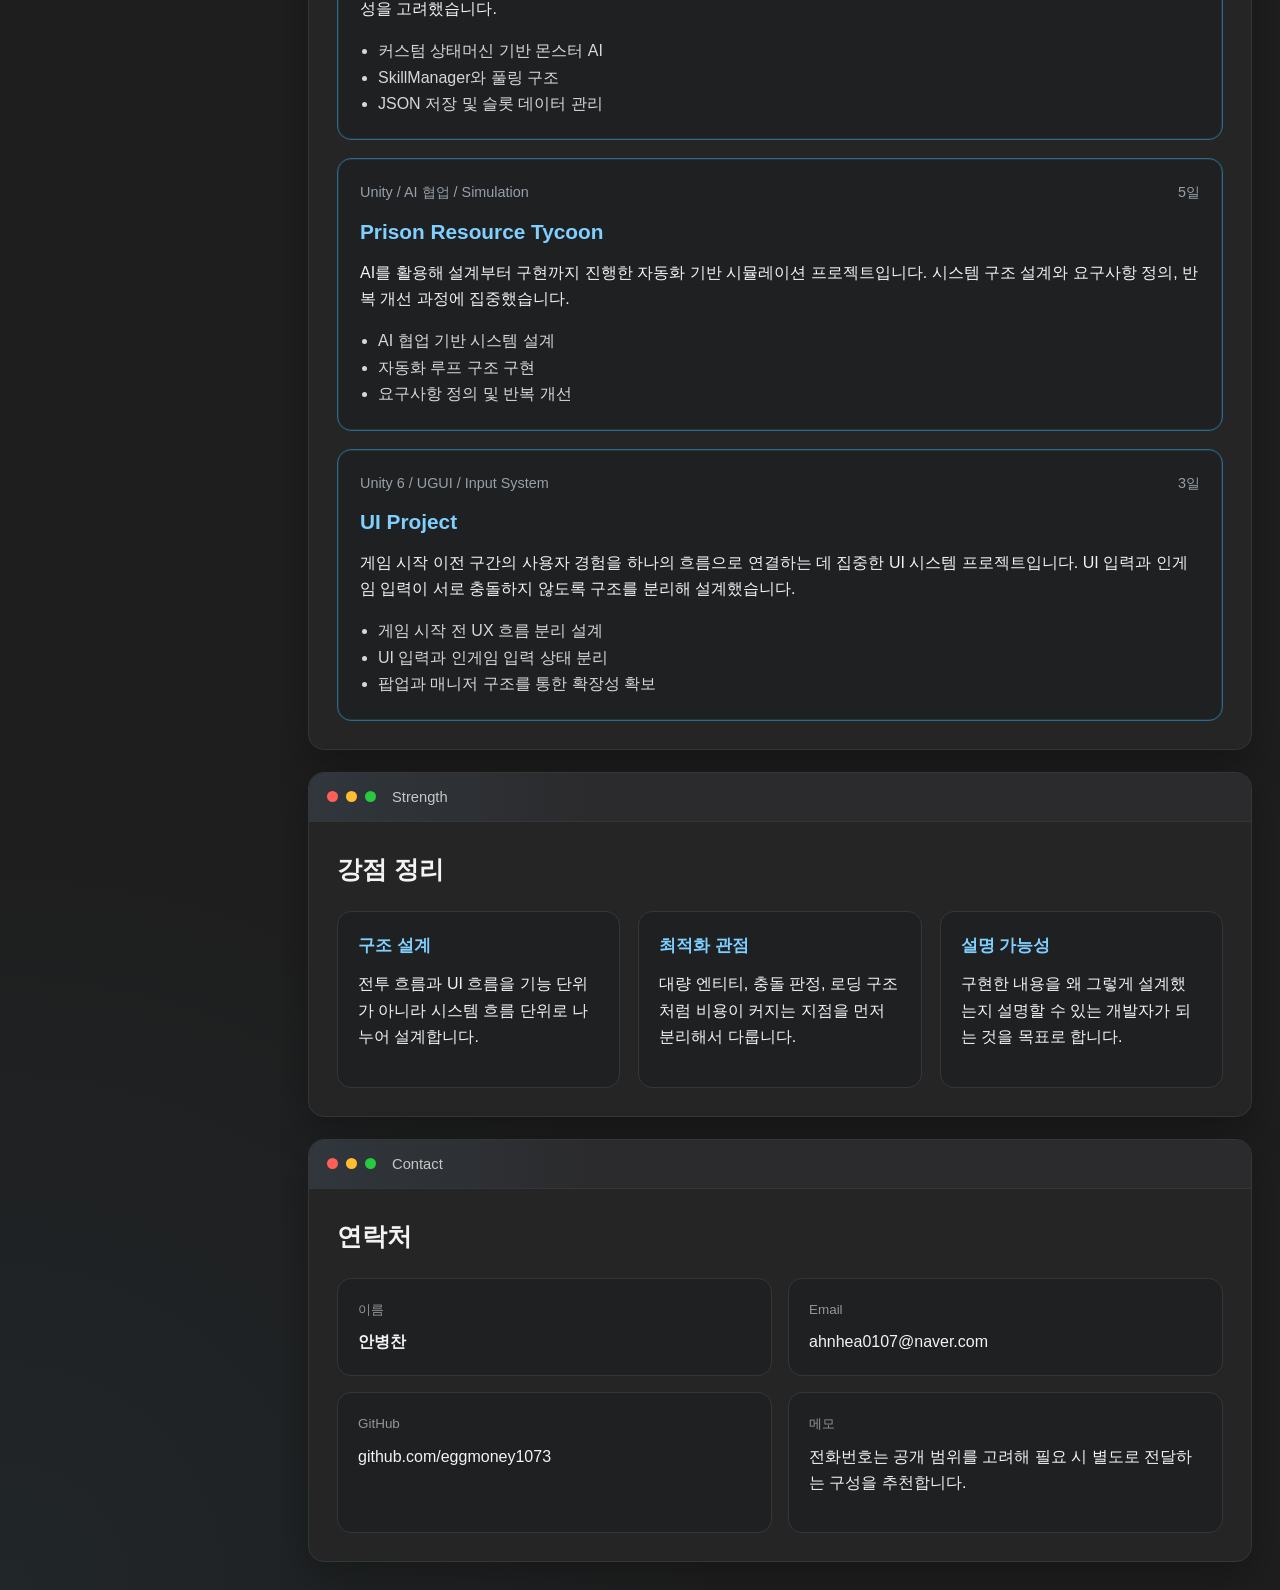
==== commit bb8e75c5: "Test" ====
--- a/index.html
+++ b/index.html
@@ -151,10 +151,9 @@
                                 <li>Grid 해시 기반 충돌 판정</li>
                                 <li>브리지와 UI 연동 구조 구현</li>
                             </ul>
-                            <span class="project-link">상세 보기 →</span>
                         </a>
 
-                        <article class="project-card project-card-main" href="projects/monster.html">
+                        <a class="project-card project-card-main" href="projects/monster.html">
                             <div class="project-topline">
                                 <span class="project-type">Unity / 3D RPG / OOP</span>
                                 <span class="project-period">2025.01 ~ 2025.03</span>
@@ -169,9 +168,9 @@
                                 <li>SkillManager와 풀링 구조</li>
                                 <li>JSON 저장 및 슬롯 데이터 관리</li>
                             </ul>
-                        </article>
-
-                        <article class="project-card project-card-main" href="projects/prison.html">
+                        </a>
+
+                        <a class="project-card project-card-main" href="projects/prison.html">
                             <div class="project-topline">
                                 <span class="project-type">Unity / AI 협업 / Simulation</span>
                                 <span class="project-period">5일</span>
@@ -186,9 +185,9 @@
                                 <li>자동화 루프 구조 구현</li>
                                 <li>요구사항 정의 및 반복 개선</li>
                             </ul>
-                        </article>
-
-                        <article class="project-card project-card-main" href="projects/uiproject.html">
+                        </a>
+
+                        <a class="project-card project-card-main" href="projects/uiproject.html">
                             <div class="project-topline">
                                 <span class="project-type">Unity 6 / UGUI / Input System</span>
                                 <span class="project-period">3일</span>
@@ -203,7 +202,7 @@
                                 <li>UI 입력과 인게임 입력 상태 분리</li>
                                 <li>팝업과 매니저 구조를 통한 확장성 확보</li>
                             </ul>
-                        </article>
+                        </a>
                     </div>
                 </div>
             </section>
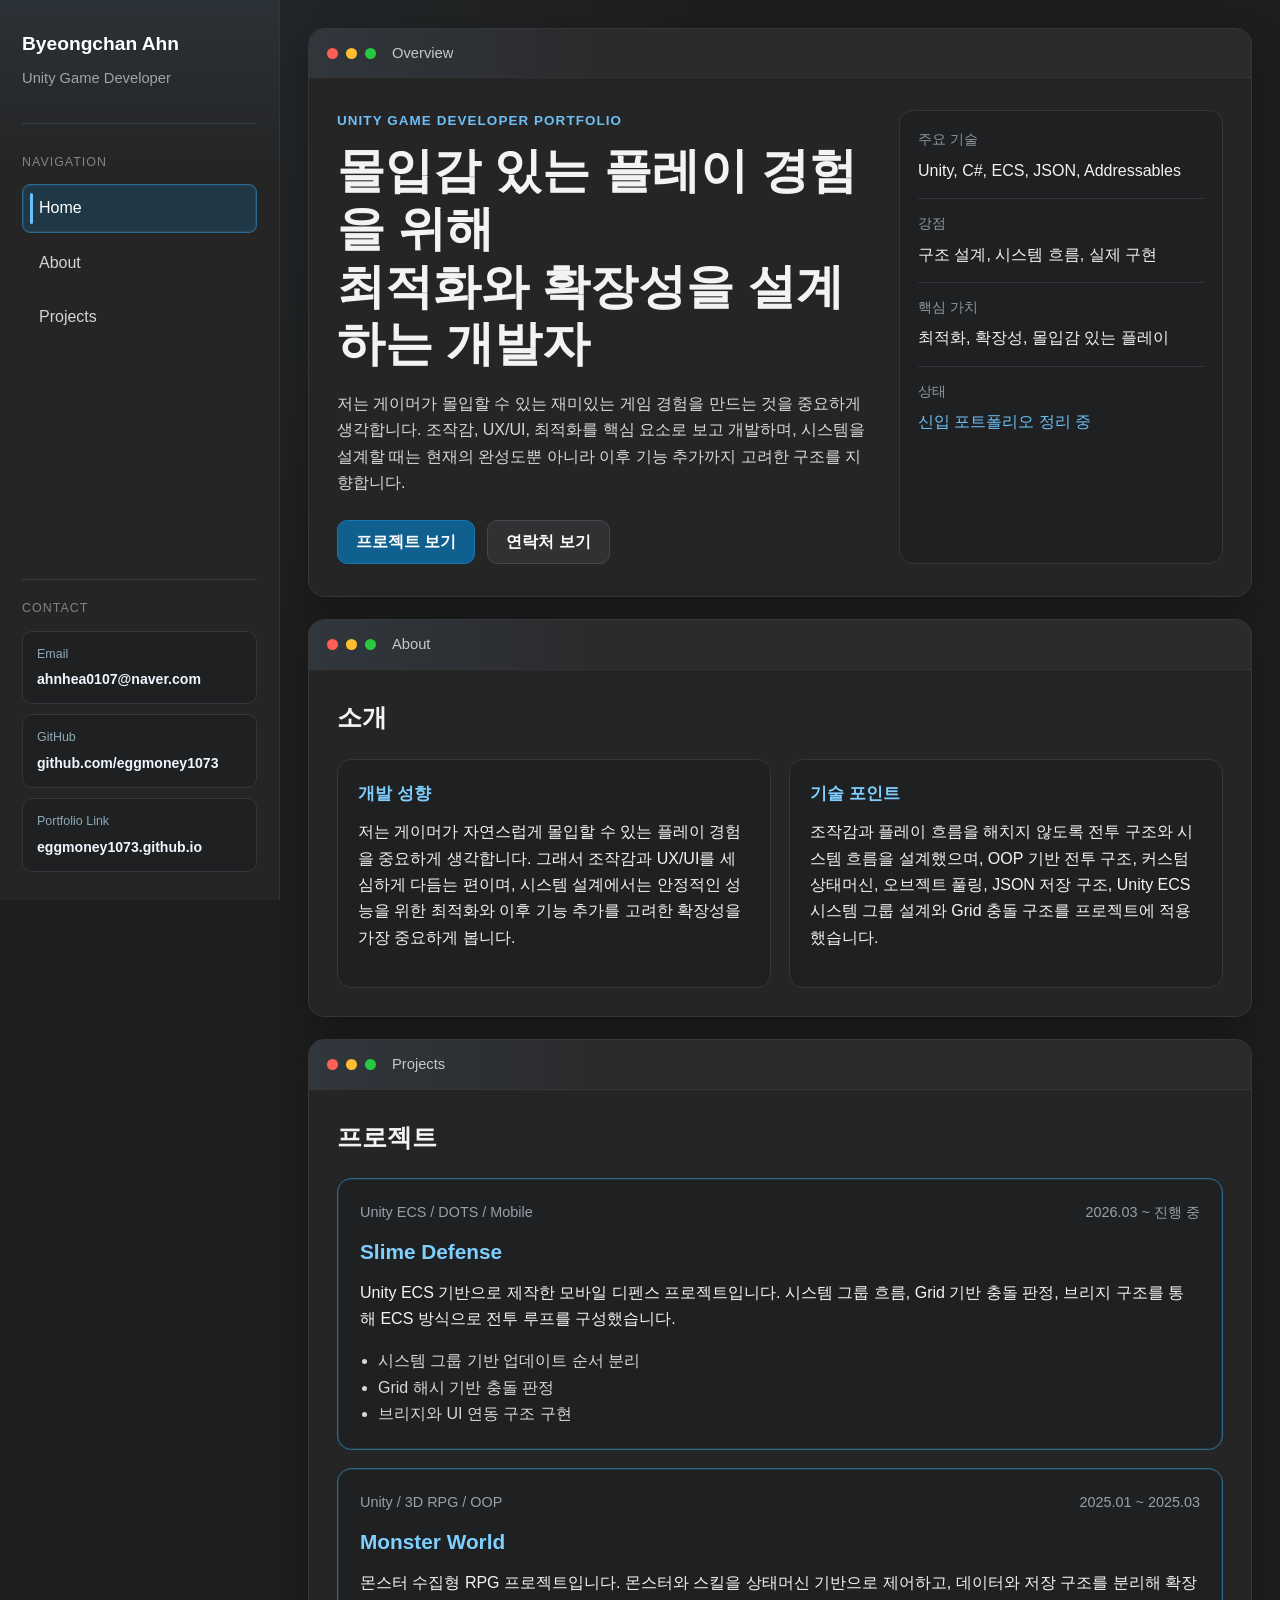
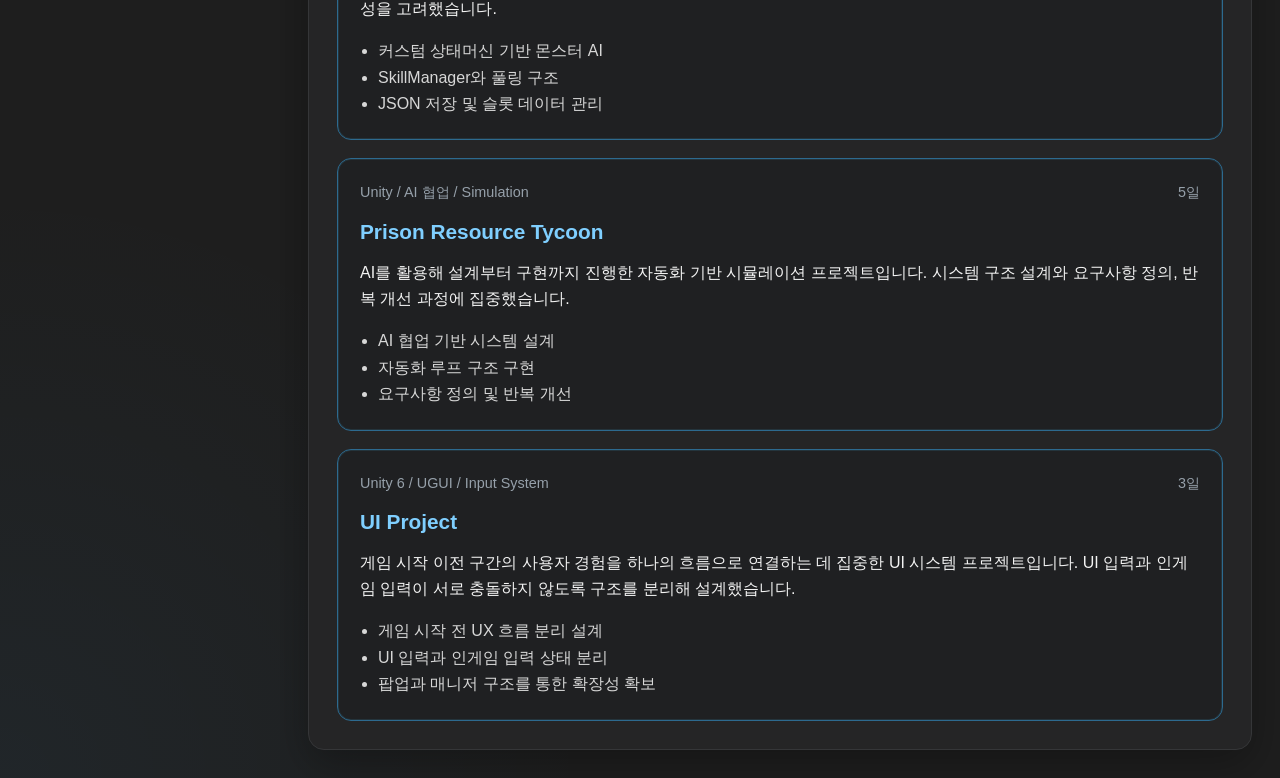
==== commit 8cff2468: "Test" ====
--- a/index.html
+++ b/index.html
@@ -23,8 +23,6 @@
                     <a href="#home" class="nav-link active">Home</a>
                     <a href="#about" class="nav-link">About</a>
                     <a href="#projects" class="nav-link">Projects</a>
-                    <a href="#strength" class="nav-link">Strength</a>
-                    <a href="#contact" class="nav-link">Contact</a>
                 </nav>
 
                 <div class="sidebar-footer-links">
@@ -206,65 +204,6 @@
                     </div>
                 </div>
             </section>
-
-            <section id="strength" class="panel scroll-section">
-                <div class="panel-header">
-                    <span class="window-dot red"></span>
-                    <span class="window-dot yellow"></span>
-                    <span class="window-dot green"></span>
-                    <span class="panel-label">Strength</span>
-                </div>
-
-                <div class="section-block">
-                    <h2>강점 정리</h2>
-                    <div class="info-grid three-col">
-                        <article class="info-card">
-                            <h3>구조 설계</h3>
-                            <p>전투 흐름과 UI 흐름을 기능 단위가 아니라 시스템 흐름 단위로 나누어 설계합니다.</p>
-                        </article>
-                        <article class="info-card">
-                            <h3>최적화 관점</h3>
-                            <p>대량 엔티티, 충돌 판정, 로딩 구조처럼 비용이 커지는 지점을 먼저 분리해서 다룹니다.</p>
-                        </article>
-                        <article class="info-card">
-                            <h3>설명 가능성</h3>
-                            <p>구현한 내용을 왜 그렇게 설계했는지 설명할 수 있는 개발자가 되는 것을 목표로 합니다.</p>
-                        </article>
-                    </div>
-                </div>
-            </section>
-
-            <section id="contact" class="panel scroll-section">
-                <div class="panel-header">
-                    <span class="window-dot red"></span>
-                    <span class="window-dot yellow"></span>
-                    <span class="window-dot green"></span>
-                    <span class="panel-label">Contact</span>
-                </div>
-
-                <div class="section-block">
-                    <h2>연락처</h2>
-                    <div class="contact-grid">
-                        <div class="contact-card">
-                            <span class="contact-label">이름</span>
-                            <strong>안병찬</strong>
-                        </div>
-                        <div class="contact-card">
-                            <span class="contact-label">Email</span>
-                            <a href="mailto:ahnhea0107@naver.com">ahnhea0107@naver.com</a>
-                        </div>
-                        <div class="contact-card">
-                            <span class="contact-label">GitHub</span>
-                            <a href="https://github.com/eggmoney1073" target="_blank"
-                                rel="noopener noreferrer">github.com/eggmoney1073</a>
-                        </div>
-                        <div class="contact-card">
-                            <span class="contact-label">메모</span>
-                            <p>전화번호는 공개 범위를 고려해 필요 시 별도로 전달하는 구성을 추천합니다.</p>
-                        </div>
-                    </div>
-                </div>
-            </section>
         </main>
     </div>
 
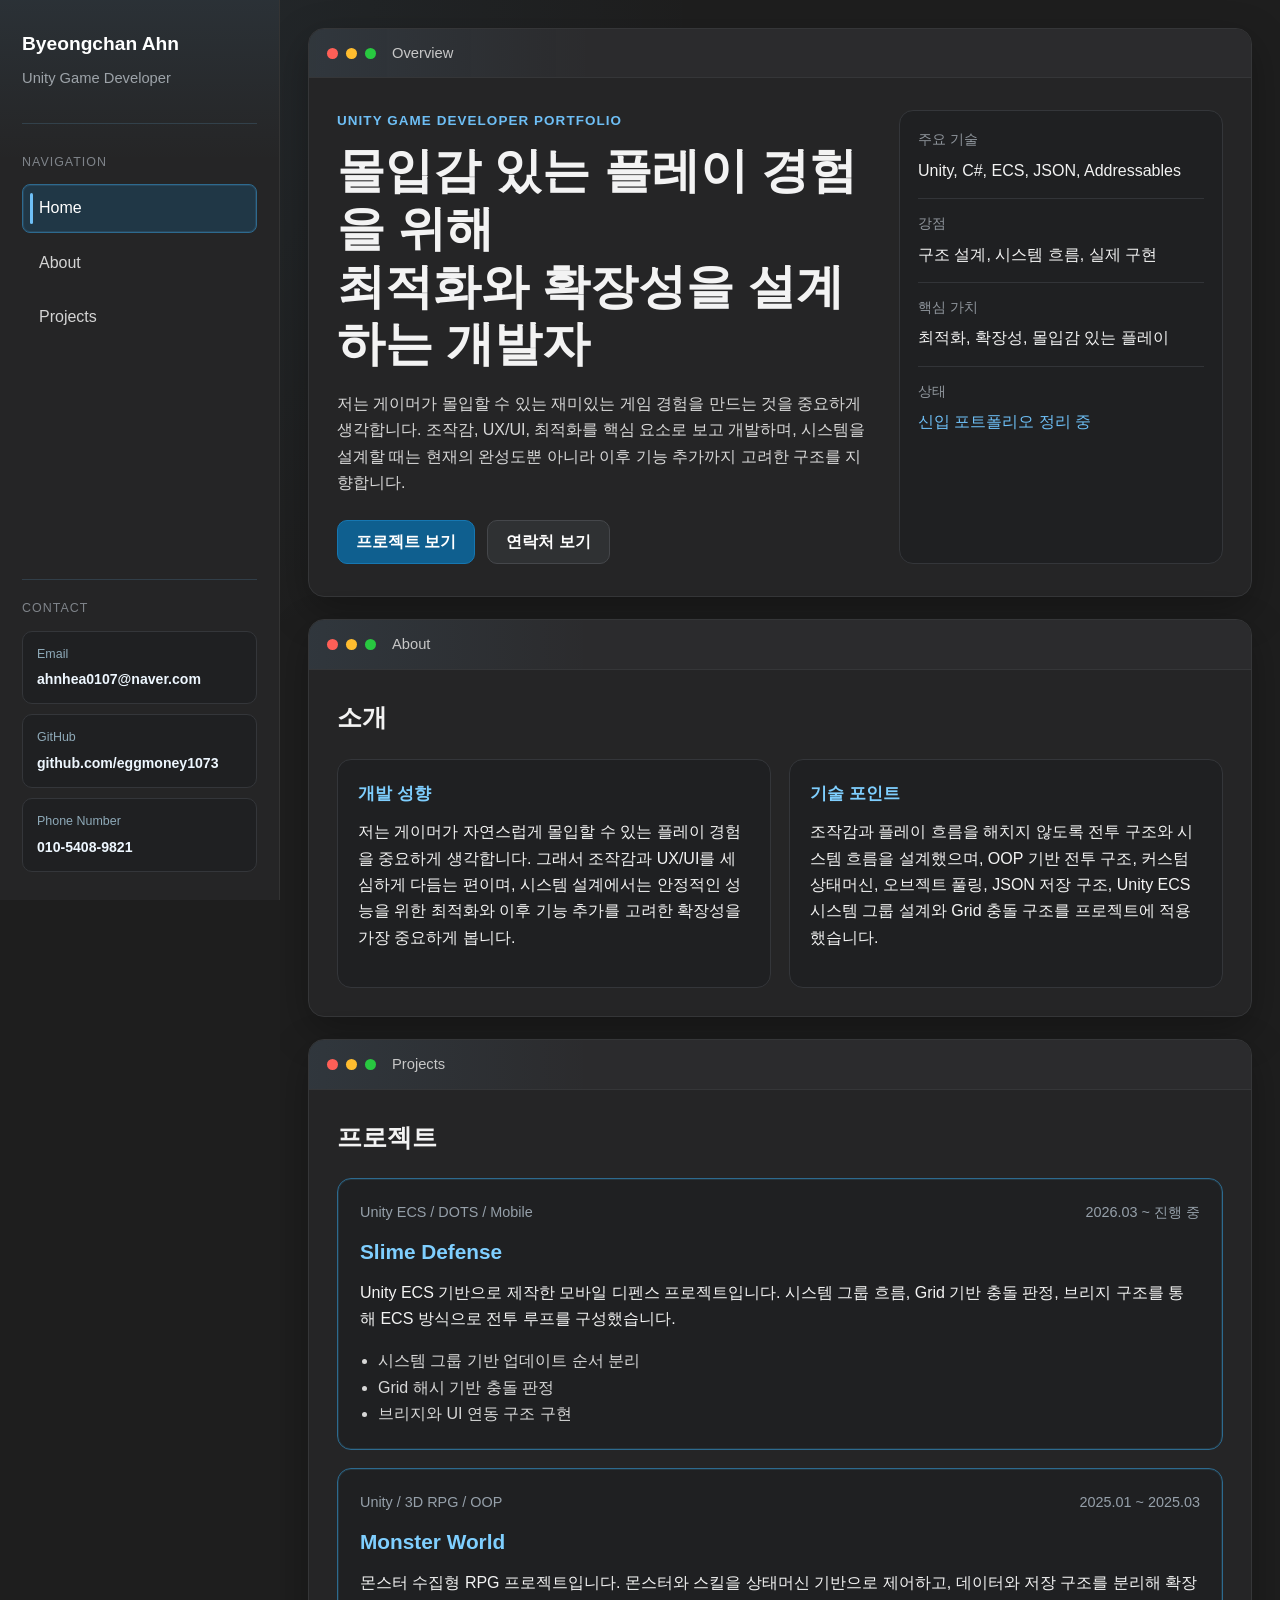
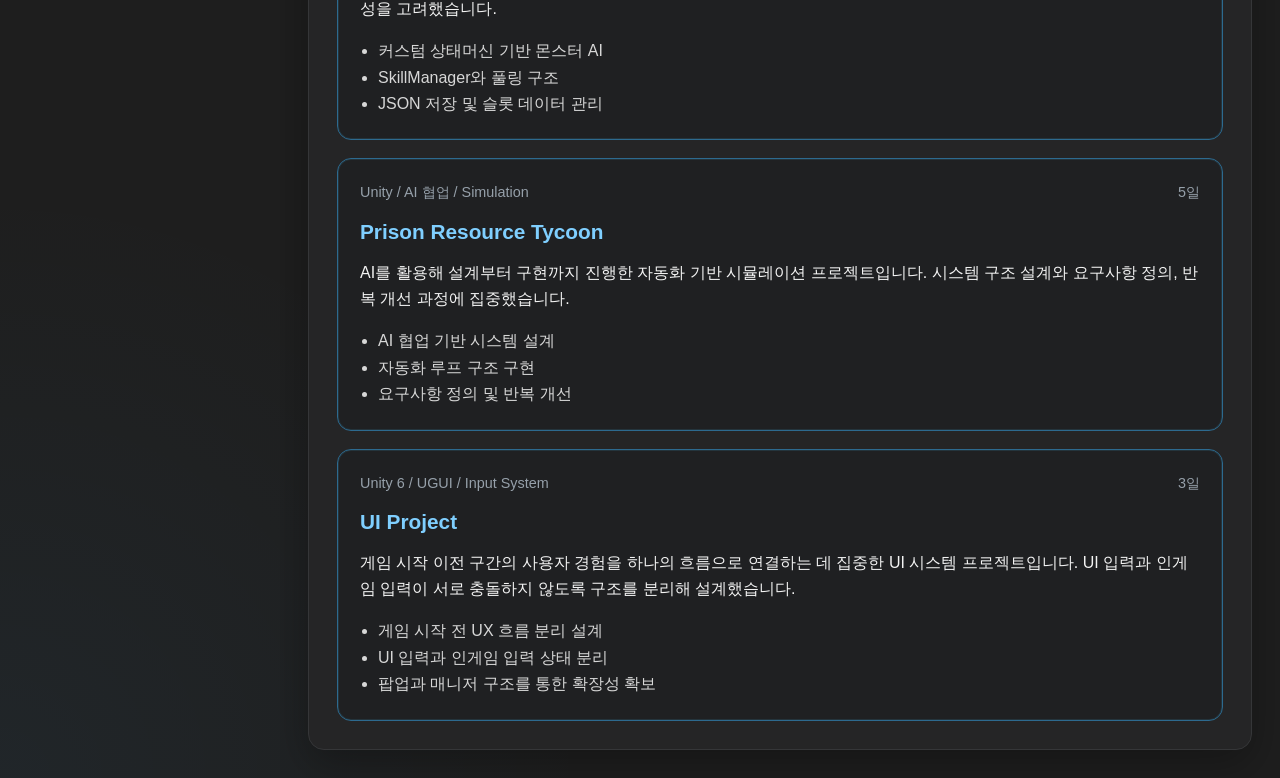
==== commit f15bf4df: "Test" ====
--- a/index.html
+++ b/index.html
@@ -36,10 +36,9 @@
                         <span class="side-contact-label">GitHub</span>
                         <strong>github.com/eggmoney1073</strong>
                     </a>
-                    <a class="side-contact-card" href="https://eggmoney1073.github.io/" target="_blank"
-                        rel="noopener noreferrer">
-                        <span class="side-contact-label">Portfolio Link</span>
-                        <strong>eggmoney1073.github.io</strong>
+                    <a class="side-contact-card">
+                        <span class="side-contact-label">Phone Number</span>
+                        <strong>010-5408-9821</strong>
                     </a>
                 </div>
             </div>
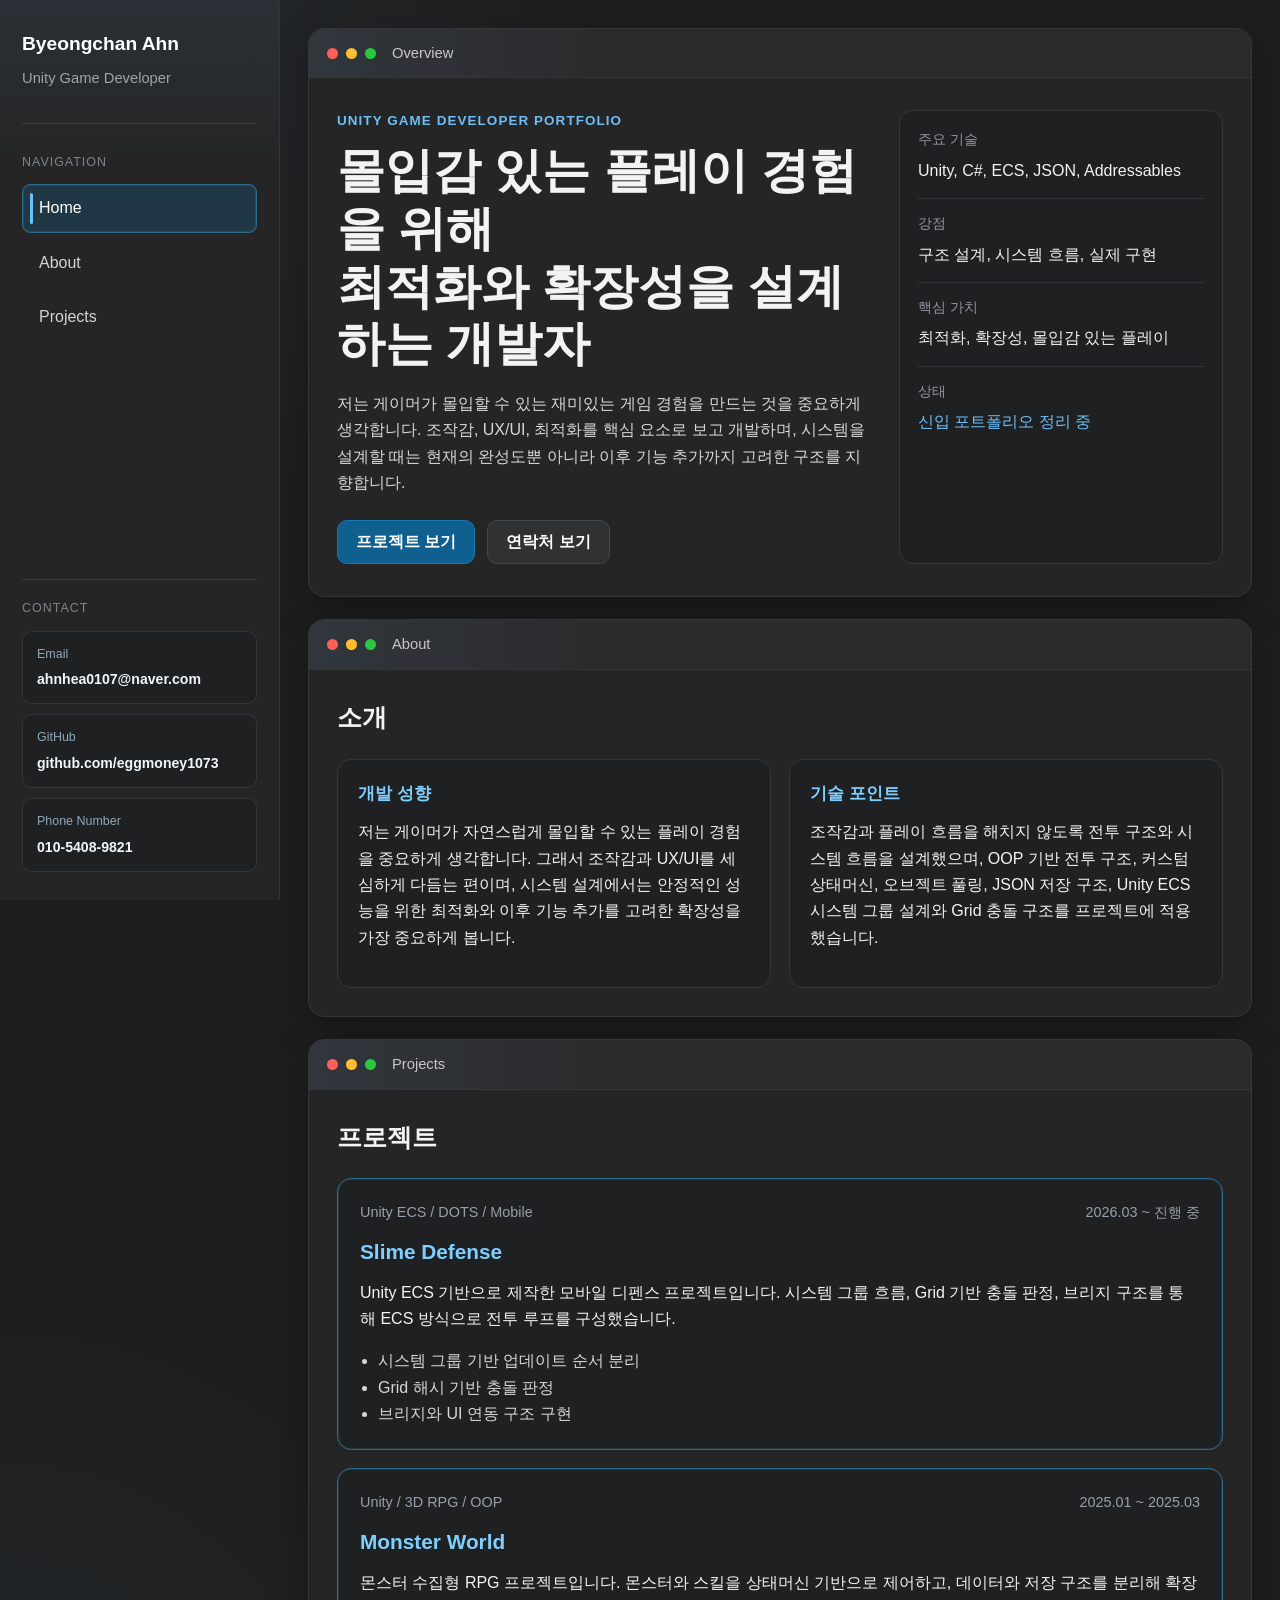
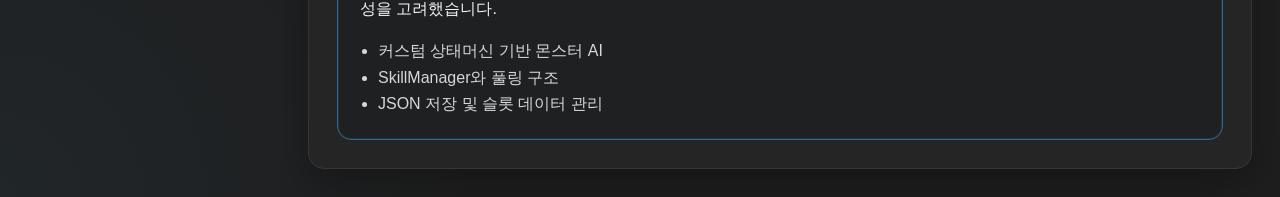
==== commit 559c1858: "Test" ====
--- a/index.html
+++ b/index.html
@@ -167,7 +167,7 @@
                             </ul>
                         </a>
 
-                        <a class="project-card project-card-main" href="projects/prison.html">
+                        <!-- <a class="project-card project-card-main" href="projects/prison.html">
                             <div class="project-topline">
                                 <span class="project-type">Unity / AI 협업 / Simulation</span>
                                 <span class="project-period">5일</span>
@@ -199,7 +199,7 @@
                                 <li>UI 입력과 인게임 입력 상태 분리</li>
                                 <li>팝업과 매니저 구조를 통한 확장성 확보</li>
                             </ul>
-                        </a>
+                        </a> -->
                     </div>
                 </div>
             </section>
--- a/style.css
+++ b/style.css
@@ -587,12 +587,11 @@
     display: grid;
     grid-template-columns: minmax(320px, 0.95fr) minmax(280px, 0.9fr);
     gap: 18px;
-    align-items: stretch;
+    align-items: start;
     margin-top: 20px;
 }
 
 .overview-image-box {
-    min-height: 360px;
     padding: 10px;
     border: 1px solid #3b4249;
     border-radius: 14px;
@@ -604,9 +603,8 @@
 
 .overview-image-box img {
     width: 100%;
-    height: 100%;
-    min-height: 338px;
-    object-fit: cover;
+    height: auto;
+    object-fit: contain;
     object-position: center;
     border-radius: 10px;
     display: block;
@@ -614,13 +612,14 @@
 }
 
 .overview-side-list {
+    height: 100%;
     display: grid;
     gap: 12px;
-    align-content: start;
+    align-content: stretch;
 }
 
 .overview-side-list .kv-item {
-    min-height: 78px;
+    min-height: 0;
 }
 
 @media (max-width: 980px) {
@@ -630,10 +629,6 @@
 
     .overview-image-box {
         min-height: 280px;
-    }
-
-    .overview-image-box img {
-        min-height: 260px;
     }
 }
 
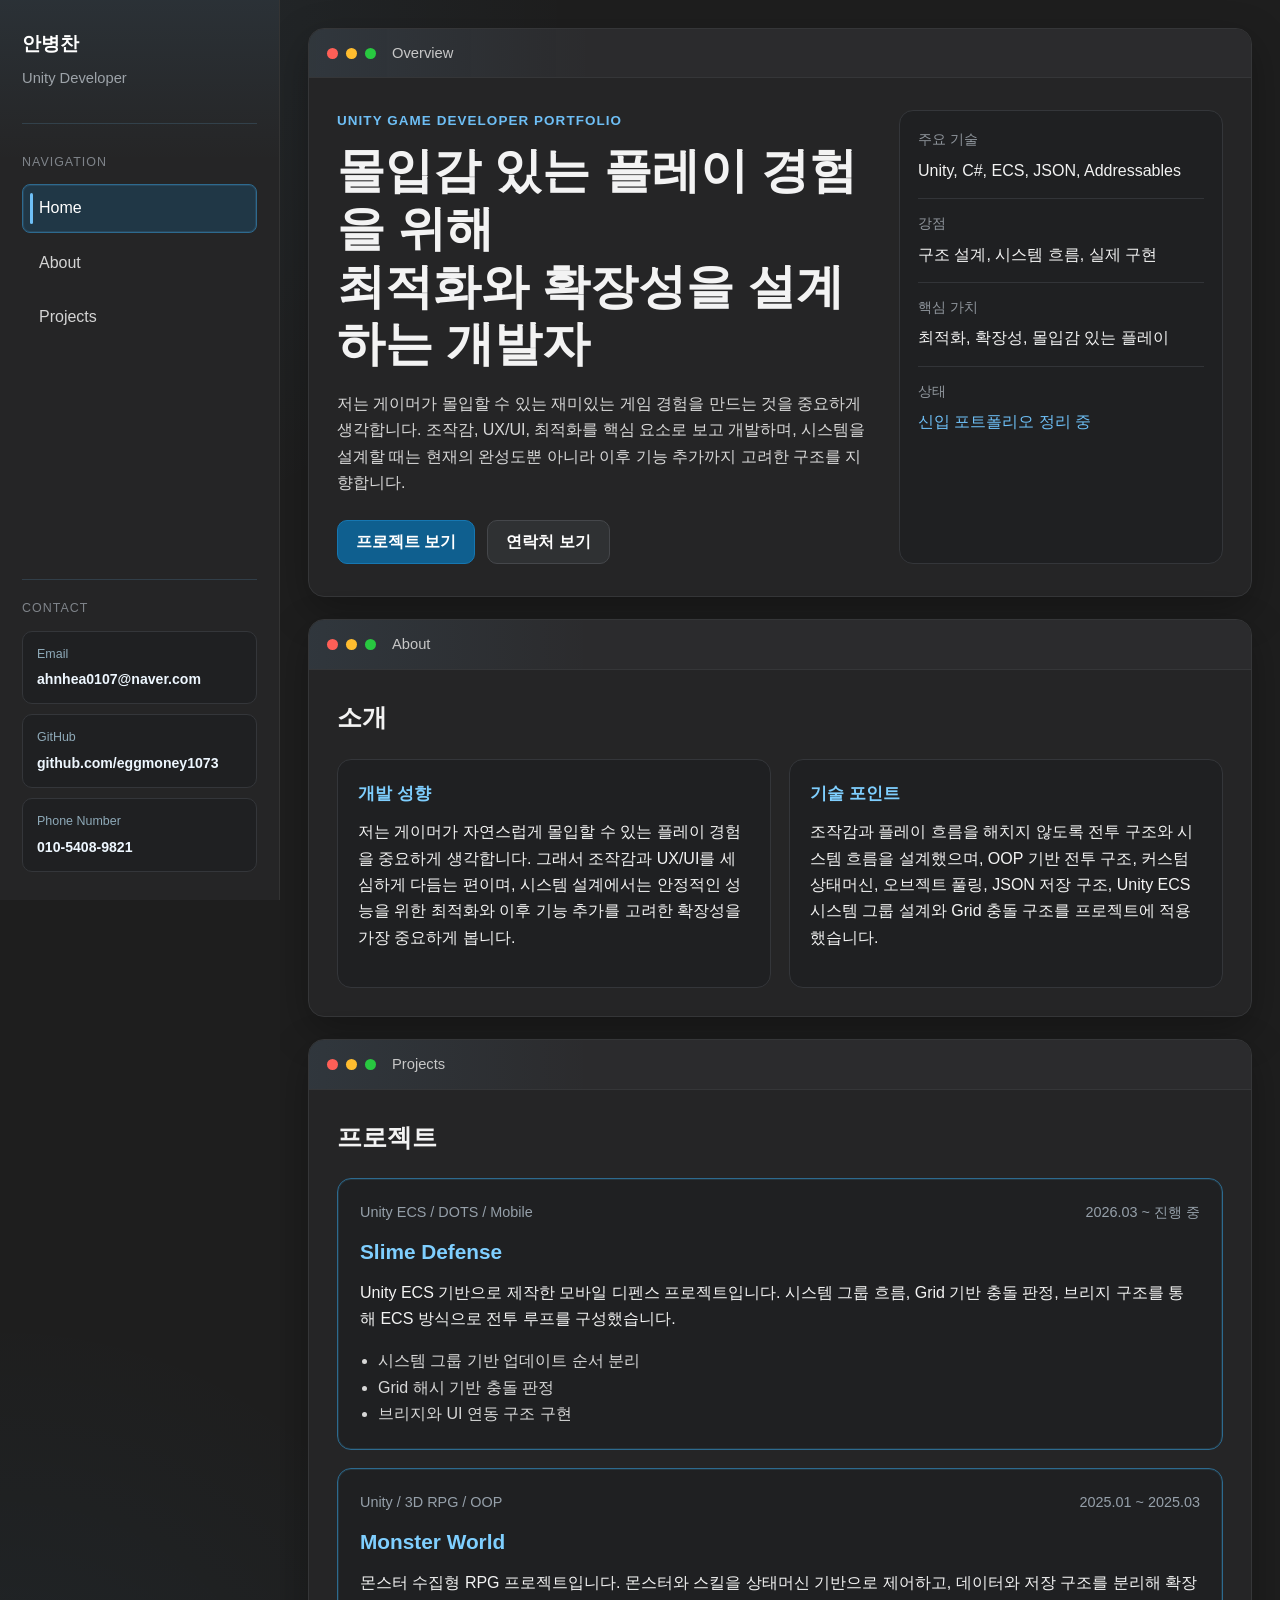
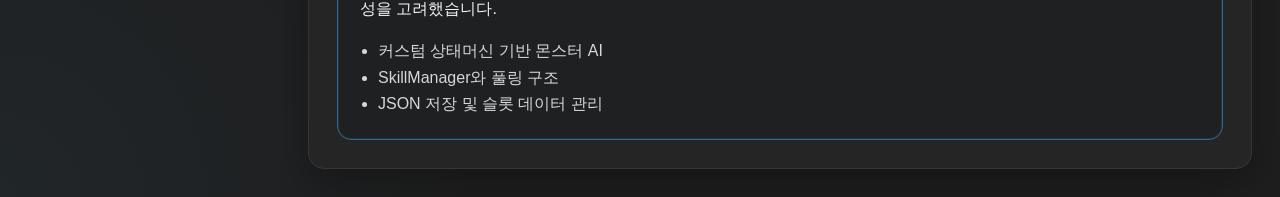
==== commit 98f50407: "Fix Complete" ====
--- a/index.html
+++ b/index.html
@@ -4,7 +4,7 @@
 <head>
     <meta charset="UTF-8" />
     <meta name="viewport" content="width=device-width, initial-scale=1.0" />
-    <title>안병찬 | Unity Game Developer Portfolio</title>
+    <title>안병찬 | Unity Developer Portfolio</title>
     <meta name="description" content="Unity ECS 기반 구조 설계와 최적화를 중심으로 개발하는 게임 개발자 안병찬의 포트폴리오" />
     <link rel="stylesheet" href="style.css" />
 </head>
@@ -14,8 +14,8 @@
         <aside class="sidebar sidebar-fixed">
             <div class="sidebar-inner">
                 <div class="sidebar-top">
-                    <a class="brand" href="#home">Byeongchan Ahn</a>
-                    <p class="brand-role">Unity Game Developer</p>
+                    <a class="brand" href="#home">안병찬</a>
+                    <p class="brand-role">Unity Developer</p>
                 </div>
 
                 <nav class="nav-section">
